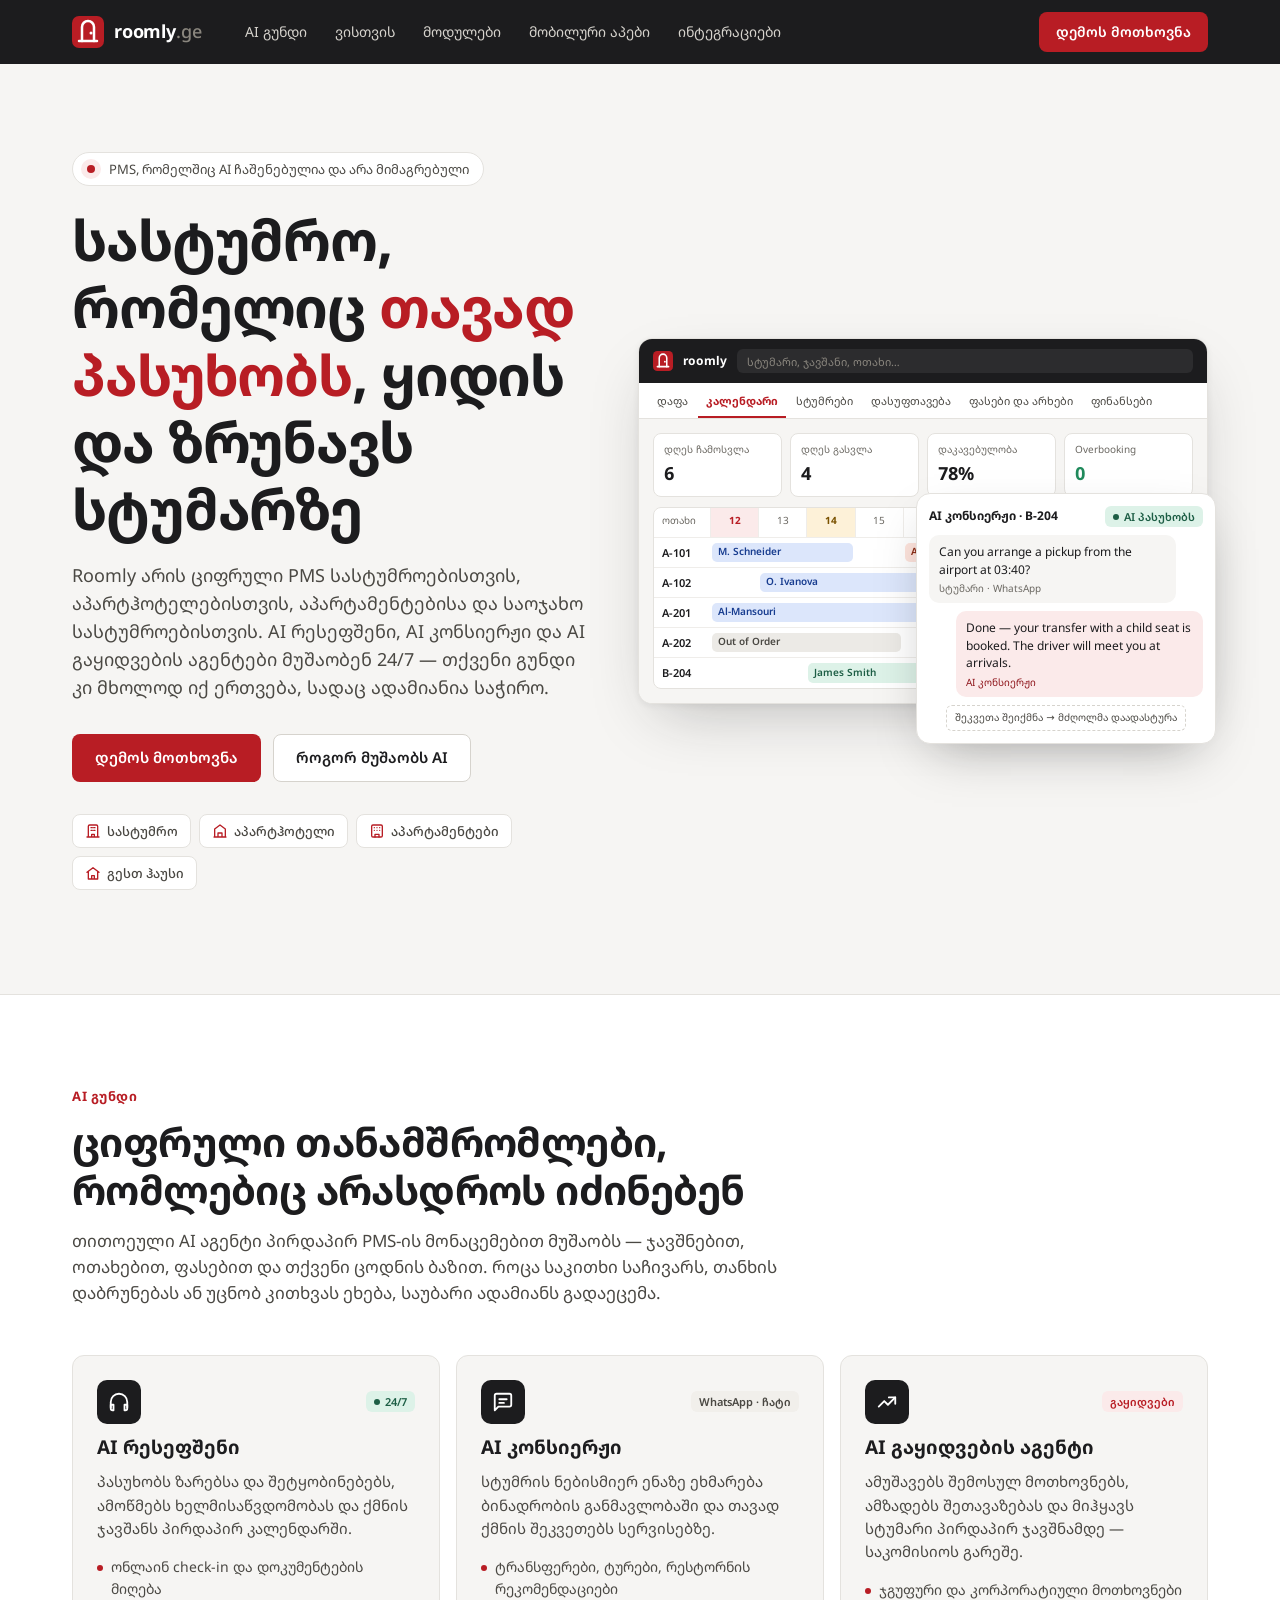
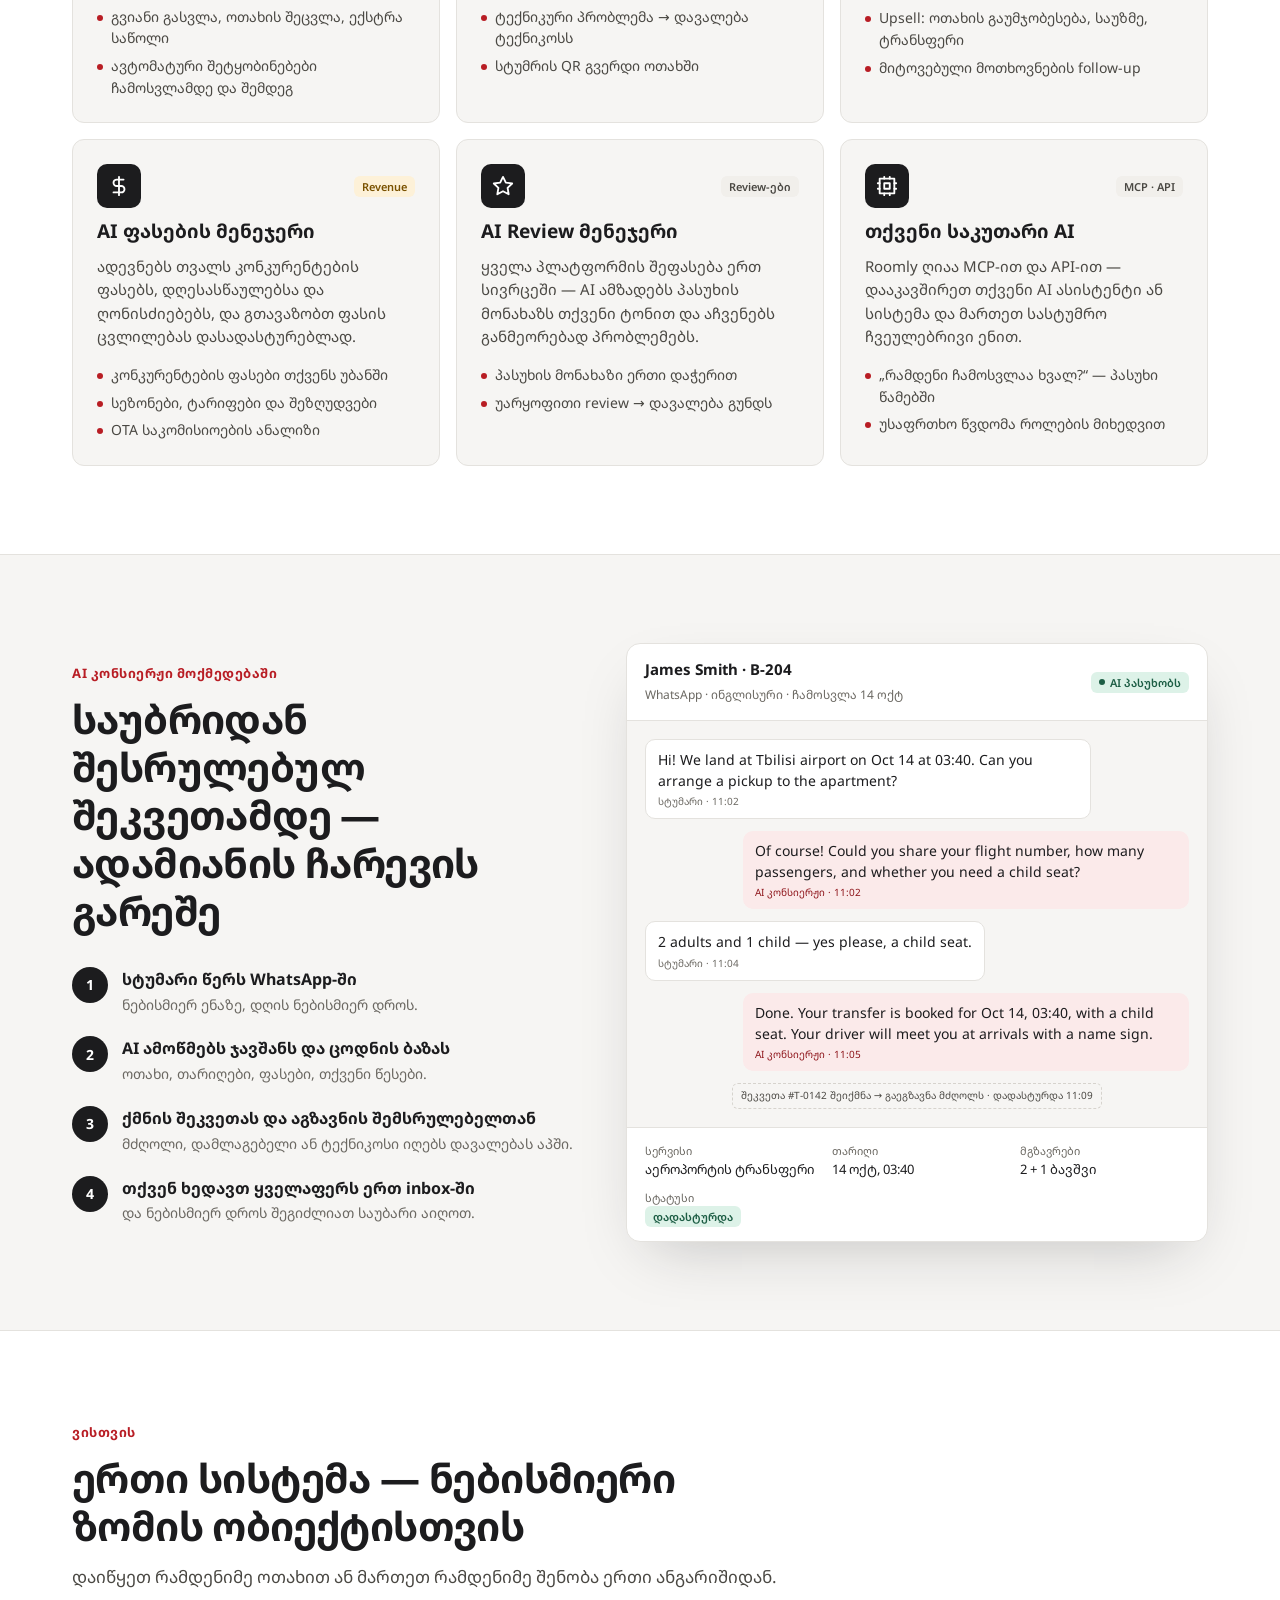
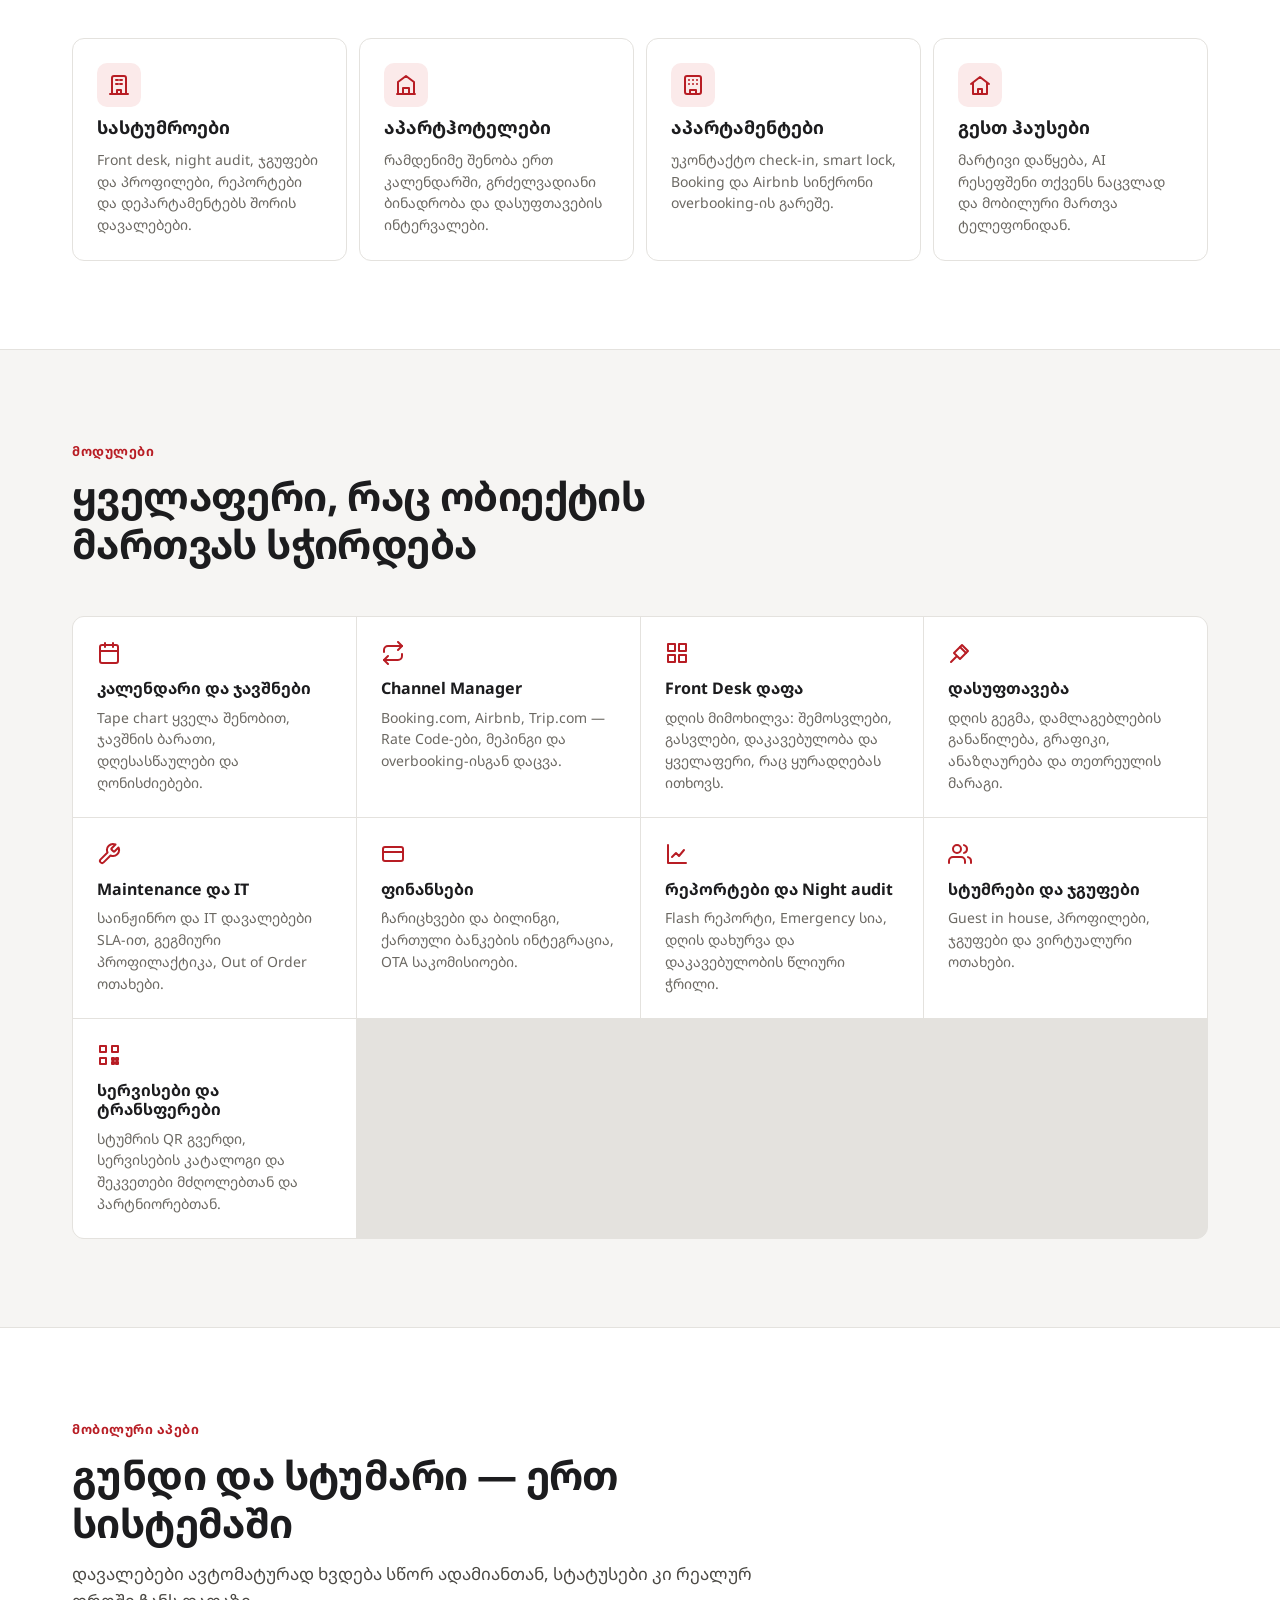
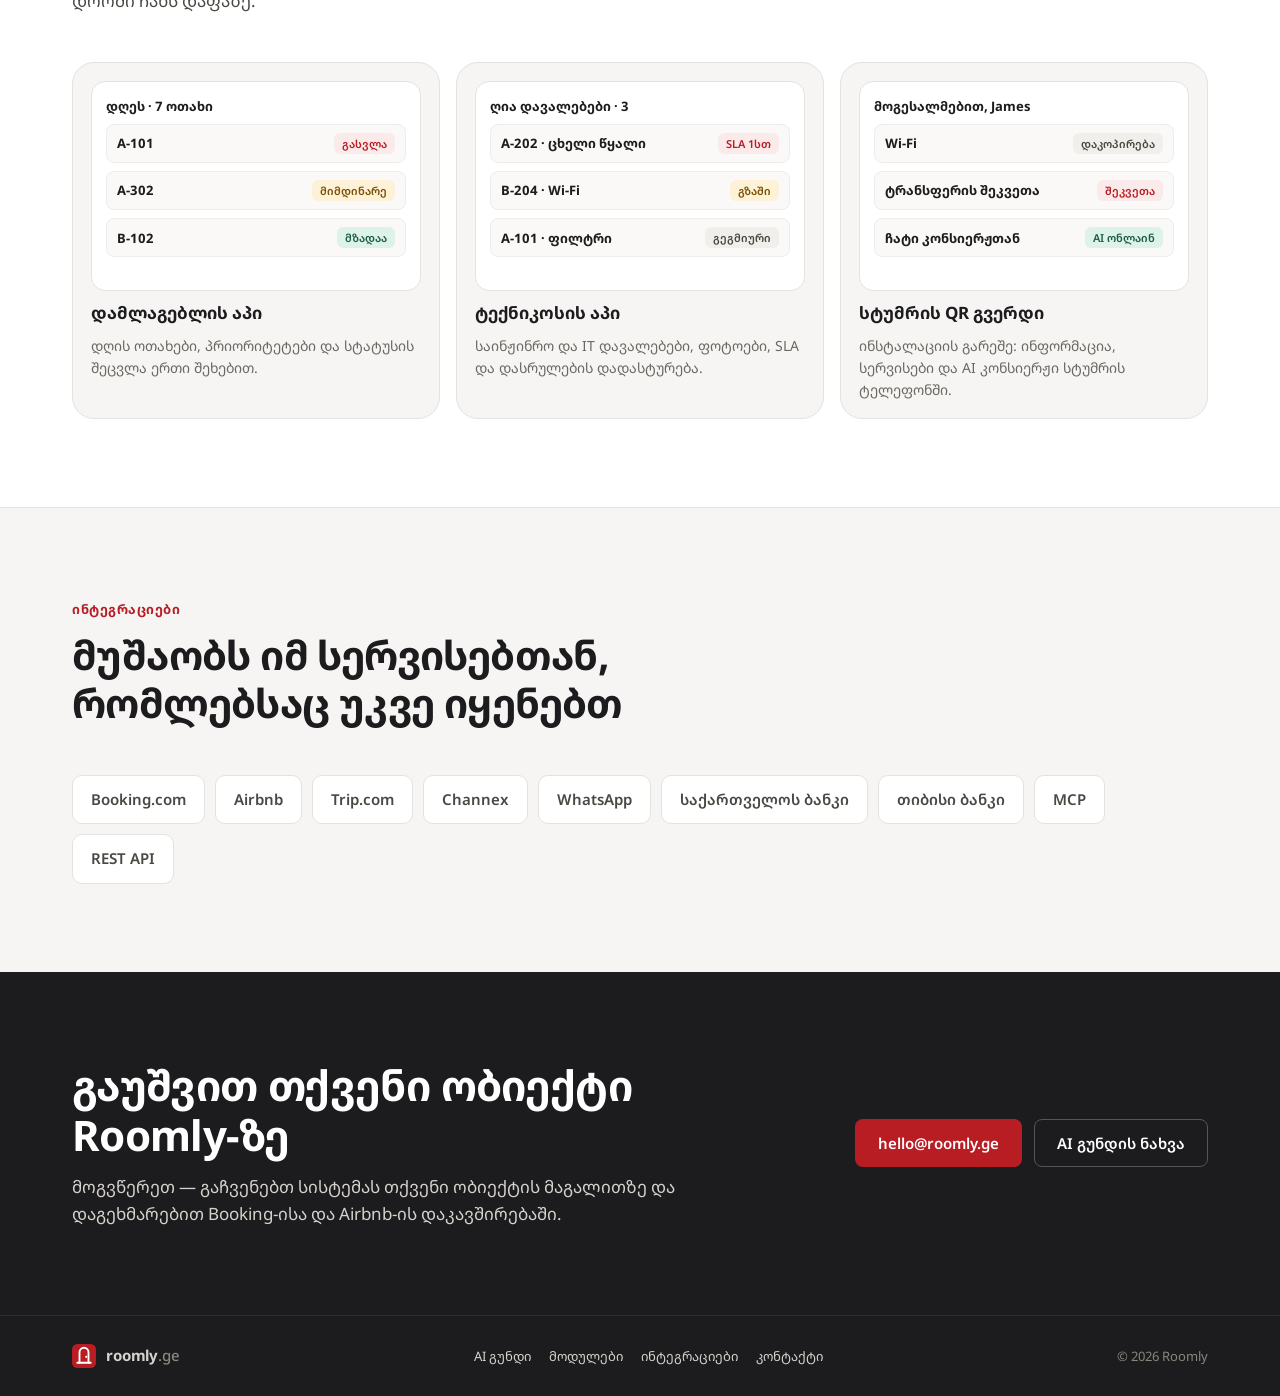
==== index.html @ 2b9fa525 "Initial roomly.ge landing page Co-Authored-By: Claude Opus 5.5 <noreply@anthropic.com>" ====
<!doctype html>
<html lang="ka">
<head>
<meta charset="utf-8">
<meta name="viewport" content="width=device-width, initial-scale=1">
<title>Roomly — AI-ზე დაფუძნებული PMS სასტუმროებისთვის</title>
<meta name="description" content="Roomly — ციფრული PMS სასტუმროებისთვის, აპარტჰოტელებისთვის, აპარტამენტებისა და საოჯახო სასტუმროებისთვის. ჩაშენებული AI რესეფშენი, AI კონსიერჟი და AI გაყიდვების აგენტები.">
<meta name="theme-color" content="#1C1C1E">
<link rel="canonical" href="https://roomly.ge/">
<link rel="icon" href="assets/logo.svg" type="image/svg+xml">
<meta property="og:type" content="website">
<meta property="og:url" content="https://roomly.ge/">
<meta property="og:title" content="Roomly — AI-ზე დაფუძნებული PMS">
<meta property="og:description" content="სასტუმროს მართვა, სადაც რესეფშენი, კონსიერჟი და გაყიდვები AI-ზე მუშაობს.">
<meta property="og:locale" content="ka_GE">
<link rel="preconnect" href="https://fonts.googleapis.com">
<link rel="preconnect" href="https://fonts.gstatic.com" crossorigin>
<link href="https://fonts.googleapis.com/css2?family=Noto+Sans+Georgian:wght@400;500;600;700&display=swap" rel="stylesheet">
<link rel="stylesheet" href="assets/styles.css">
</head>
<body>

<header class="site-header">
  <div class="container">
    <a class="brand" href="#top" aria-label="Roomly — მთავარი">
      <img class="brand-mark" src="assets/logo.svg" alt="" width="32" height="32">
      <span class="brand-name">roomly<span>.ge</span></span>
    </a>
    <nav class="nav" aria-label="მთავარი მენიუ">
      <a href="#ai">AI გუნდი</a>
      <a href="#types">ვისთვის</a>
      <a href="#modules">მოდულები</a>
      <a href="#apps">მობილური აპები</a>
      <a href="#integrations">ინტეგრაციები</a>
    </nav>
    <div class="header-cta">
      <a class="btn btn-primary btn-sm" href="#contact">დემოს მოთხოვნა</a>
    </div>
  </div>
</header>

<main id="top">

  <!-- Hero -->
  <section class="hero">
    <div class="container">
      <div>
        <span class="eyebrow"><span class="dot" aria-hidden="true"></span>PMS, რომელშიც AI ჩაშენებულია და არა მიმაგრებული</span>
        <h1>სასტუმრო, რომელიც <em>თავად პასუხობს</em>, ყიდის და ზრუნავს სტუმარზე</h1>
        <p class="lead">Roomly არის ციფრული PMS სასტუმროებისთვის, აპარტჰოტელებისთვის, აპარტამენტებისა და საოჯახო სასტუმროებისთვის. AI რესეფშენი, AI კონსიერჟი და AI გაყიდვების აგენტები მუშაობენ 24/7 — თქვენი გუნდი კი მხოლოდ იქ ერთვება, სადაც ადამიანია საჭირო.</p>
        <div class="hero-actions">
          <a class="btn btn-primary" href="#contact">დემოს მოთხოვნა</a>
          <a class="btn btn-ghost" href="#ai">როგორ მუშაობს AI</a>
        </div>
        <div class="hero-types" aria-label="ობიექტის ტიპები">
          <span class="chip"><svg viewBox="0 0 24 24" fill="none" stroke="currentColor" stroke-width="2" stroke-linecap="round" stroke-linejoin="round" aria-hidden="true"><path d="M3 21h18M5 21V5a2 2 0 0 1 2-2h10a2 2 0 0 1 2 2v16M9 7h2M13 7h2M9 11h2M13 11h2M10 21v-4h4v4"/></svg>სასტუმრო</span>
          <span class="chip"><svg viewBox="0 0 24 24" fill="none" stroke="currentColor" stroke-width="2" stroke-linecap="round" stroke-linejoin="round" aria-hidden="true"><path d="M3 21h18M4 21V9l8-6 8 6v12M9 21v-6h6v6"/></svg>აპარტჰოტელი</span>
          <span class="chip"><svg viewBox="0 0 24 24" fill="none" stroke="currentColor" stroke-width="2" stroke-linecap="round" stroke-linejoin="round" aria-hidden="true"><rect x="4" y="3" width="16" height="18" rx="2"/><path d="M9 21v-4h6v4M8 7h.01M12 7h.01M16 7h.01M8 11h.01M12 11h.01M16 11h.01"/></svg>აპარტამენტები</span>
          <span class="chip"><svg viewBox="0 0 24 24" fill="none" stroke="currentColor" stroke-width="2" stroke-linecap="round" stroke-linejoin="round" aria-hidden="true"><path d="M3 11l9-7 9 7M5 10v11h14V10M10 21v-5h4v5"/></svg>გესთ ჰაუსი</span>
        </div>
      </div>

      <div class="mock" aria-hidden="true">
        <div class="mock-window">
          <div class="mock-top">
            <img class="mark" src="assets/logo.svg" alt="">
            <b>roomly</b>
            <span class="search">სტუმარი, ჯავშანი, ოთახი…</span>
          </div>
          <div class="mock-tabs">
            <span>დაფა</span><span class="on">კალენდარი</span><span>სტუმრები</span><span>დასუფთავება</span><span>ფასები და არხები</span><span>ფინანსები</span>
          </div>
          <div class="mock-body">
            <div class="kpis">
              <div class="kpi"><small>დღეს ჩამოსვლა</small><b>6</b></div>
              <div class="kpi"><small>დღეს გასვლა</small><b>4</b></div>
              <div class="kpi"><small>დაკავებულობა</small><b>78%</b></div>
              <div class="kpi"><small>Overbooking</small><b class="ok">0</b></div>
            </div>
            <div class="tape">
              <div class="tape-row tape-head">
                <div>ოთახი</div><div class="today">12</div><div>13</div><div class="hol">14</div><div>15</div><div>16</div><div>17</div><div>18</div><div>19</div><div>20</div><div>21</div>
              </div>
              <div class="tape-row"><div class="tape-unit">A-101</div><div class="bar b" style="grid-column: 2 / 5">M. Schneider</div><div class="bar a" style="grid-column: 6 / 10">Ana K.</div><div class="bar b" style="grid-column: 10 / 12">J. Park</div></div>
              <div class="tape-row"><div class="tape-unit">A-102</div><div class="bar b" style="grid-column: 3 / 8">O. Ivanova</div><div class="bar d" style="grid-column: 9 / 12">D. Levi</div></div>
              <div class="tape-row"><div class="tape-unit">A-201</div><div class="bar b" style="grid-column: 2 / 7">Al-Mansouri</div><div class="bar a" style="grid-column: 8 / 12">T. Novak</div></div>
              <div class="tape-row"><div class="tape-unit">A-202</div><div class="bar x" style="grid-column: 2 / 6">Out of Order</div><div class="bar b" style="grid-column: 7 / 12">K. Tanaka</div></div>
              <div class="tape-row"><div class="tape-unit">B-204</div><div class="bar d" style="grid-column: 4 / 11">James Smith</div></div>
            </div>
          </div>
        </div>

        <div class="float-chat">
          <header><b>AI კონსიერჟი · B-204</b><span class="pill pill-green"><span class="live"></span>AI პასუხობს</span></header>
          <div class="msg in">Can you arrange a pickup from the airport at 03:40?<small>სტუმარი · WhatsApp</small></div>
          <div class="msg out">Done — your transfer with a child seat is booked. The driver will meet you at arrivals.<small>AI კონსიერჟი</small></div>
          <div class="sys">შეკვეთა შეიქმნა → მძღოლმა დაადასტურა</div>
        </div>
      </div>
    </div>
  </section>

  <!-- AI team -->
  <section class="block alt" id="ai">
    <div class="container">
      <div class="section-head">
        <span class="kicker">AI გუნდი</span>
        <h2>ციფრული თანამშრომლები, რომლებიც არასდროს იძინებენ</h2>
        <p>თითოეული AI აგენტი პირდაპირ PMS-ის მონაცემებით მუშაობს — ჯავშნებით, ოთახებით, ფასებით და თქვენი ცოდნის ბაზით. როცა საკითხი საჩივარს, თანხის დაბრუნებას ან უცნობ კითხვას ეხება, საუბარი ადამიანს გადაეცემა.</p>
      </div>
      <div class="agents">
        <article class="agent">
          <div class="top">
            <span class="ico"><svg viewBox="0 0 24 24" fill="none" stroke="currentColor" stroke-width="2" stroke-linecap="round" stroke-linejoin="round" aria-hidden="true"><path d="M3 18v-6a9 9 0 0 1 18 0v6"/><path d="M21 19a2 2 0 0 1-2 2h-1v-6h3zM3 19a2 2 0 0 0 2 2h1v-6H3z"/></svg></span>
            <span class="pill pill-green"><span class="live"></span>24/7</span>
          </div>
          <h3>AI რესეფშენი</h3>
          <p>პასუხობს ზარებსა და შეტყობინებებს, ამოწმებს ხელმისაწვდომობას და ქმნის ჯავშანს პირდაპირ კალენდარში.</p>
          <ul>
            <li>ონლაინ check-in და დოკუმენტების მიღება</li>
            <li>გვიანი გასვლა, ოთახის შეცვლა, ექსტრა საწოლი</li>
            <li>ავტომატური შეტყობინებები ჩამოსვლამდე და შემდეგ</li>
          </ul>
        </article>
        <article class="agent">
          <div class="top">
            <span class="ico"><svg viewBox="0 0 24 24" fill="none" stroke="currentColor" stroke-width="2" stroke-linecap="round" stroke-linejoin="round" aria-hidden="true"><path d="M21 15a2 2 0 0 1-2 2H7l-4 4V5a2 2 0 0 1 2-2h14a2 2 0 0 1 2 2z"/><path d="M8 9h8M8 13h5"/></svg></span>
            <span class="pill pill-gray">WhatsApp · ჩატი</span>
          </div>
          <h3>AI კონსიერჟი</h3>
          <p>სტუმრის ნებისმიერ ენაზე ეხმარება ბინადრობის განმავლობაში და თავად ქმნის შეკვეთებს სერვისებზე.</p>
          <ul>
            <li>ტრანსფერები, ტურები, რესტორნის რეკომენდაციები</li>
            <li>ტექნიკური პრობლემა → დავალება ტექნიკოსს</li>
            <li>სტუმრის QR გვერდი ოთახში</li>
          </ul>
        </article>
        <article class="agent">
          <div class="top">
            <span class="ico"><svg viewBox="0 0 24 24" fill="none" stroke="currentColor" stroke-width="2" stroke-linecap="round" stroke-linejoin="round" aria-hidden="true"><path d="M3 17l6-6 4 4 8-8"/><path d="M14 7h7v7"/></svg></span>
            <span class="pill pill-red">გაყიდვები</span>
          </div>
          <h3>AI გაყიდვების აგენტი</h3>
          <p>ამუშავებს შემოსულ მოთხოვნებს, ამზადებს შეთავაზებას და მიჰყავს სტუმარი პირდაპირ ჯავშნამდე — საკომისიოს გარეშე.</p>
          <ul>
            <li>ჯგუფური და კორპორატიული მოთხოვნები</li>
            <li>Upsell: ოთახის გაუმჯობესება, საუზმე, ტრანსფერი</li>
            <li>მიტოვებული მოთხოვნების follow-up</li>
          </ul>
        </article>
        <article class="agent">
          <div class="top">
            <span class="ico"><svg viewBox="0 0 24 24" fill="none" stroke="currentColor" stroke-width="2" stroke-linecap="round" stroke-linejoin="round" aria-hidden="true"><path d="M12 2v20M17 5H9.5a3.5 3.5 0 0 0 0 7h5a3.5 3.5 0 0 1 0 7H6"/></svg></span>
            <span class="pill pill-amber">Revenue</span>
          </div>
          <h3>AI ფასების მენეჯერი</h3>
          <p>ადევნებს თვალს კონკურენტების ფასებს, დღესასწაულებსა და ღონისძიებებს, და გთავაზობთ ფასის ცვლილებას დასადასტურებლად.</p>
          <ul>
            <li>კონკურენტების ფასები თქვენს უბანში</li>
            <li>სეზონები, ტარიფები და შეზღუდვები</li>
            <li>OTA საკომისიოების ანალიზი</li>
          </ul>
        </article>
        <article class="agent">
          <div class="top">
            <span class="ico"><svg viewBox="0 0 24 24" fill="none" stroke="currentColor" stroke-width="2" stroke-linecap="round" stroke-linejoin="round" aria-hidden="true"><path d="M12 2l3.09 6.26L22 9.27l-5 4.87 1.18 6.88L12 17.77l-6.18 3.25L7 14.14 2 9.27l6.91-1.01z"/></svg></span>
            <span class="pill pill-gray">Review-ები</span>
          </div>
          <h3>AI Review მენეჯერი</h3>
          <p>ყველა პლატფორმის შეფასება ერთ სივრცეში — AI ამზადებს პასუხის მონახაზს თქვენი ტონით და აჩვენებს განმეორებად პრობლემებს.</p>
          <ul>
            <li>პასუხის მონახაზი ერთი დაჭერით</li>
            <li>უარყოფითი review → დავალება გუნდს</li>
          </ul>
        </article>
        <article class="agent">
          <div class="top">
            <span class="ico"><svg viewBox="0 0 24 24" fill="none" stroke="currentColor" stroke-width="2" stroke-linecap="round" stroke-linejoin="round" aria-hidden="true"><path d="M4 4h16v16H4z"/><path d="M9 9h6v6H9zM9 2v2M15 2v2M9 20v2M15 20v2M20 9h2M20 15h2M2 9h2M2 15h2"/></svg></span>
            <span class="pill pill-gray">MCP · API</span>
          </div>
          <h3>თქვენი საკუთარი AI</h3>
          <p>Roomly ღიაა MCP-ით და API-ით — დააკავშირეთ თქვენი AI ასისტენტი ან სისტემა და მართეთ სასტუმრო ჩვეულებრივი ენით.</p>
          <ul>
            <li>„რამდენი ჩამოსვლაა ხვალ?“ — პასუხი წამებში</li>
            <li>უსაფრთხო წვდომა როლების მიხედვით</li>
          </ul>
        </article>
      </div>
    </div>
  </section>

  <!-- Concierge showcase -->
  <section class="block">
    <div class="container showcase">
      <div>
        <div class="section-head" style="margin-bottom: 0">
          <span class="kicker">AI კონსიერჟი მოქმედებაში</span>
          <h2>საუბრიდან შესრულებულ შეკვეთამდე — ადამიანის ჩარევის გარეშე</h2>
        </div>
        <ol class="steps">
          <li><div><b>სტუმარი წერს WhatsApp-ში</b><span>ნებისმიერ ენაზე, დღის ნებისმიერ დროს.</span></div></li>
          <li><div><b>AI ამოწმებს ჯავშანს და ცოდნის ბაზას</b><span>ოთახი, თარიღები, ფასები, თქვენი წესები.</span></div></li>
          <li><div><b>ქმნის შეკვეთას და აგზავნის შემსრულებელთან</b><span>მძღოლი, დამლაგებელი ან ტექნიკოსი იღებს დავალებას აპში.</span></div></li>
          <li><div><b>თქვენ ხედავთ ყველაფერს ერთ inbox-ში</b><span>და ნებისმიერ დროს შეგიძლიათ საუბარი აიღოთ.</span></div></li>
        </ol>
      </div>

      <div class="chat-demo" aria-label="AI კონსიერჟის საუბრის მაგალითი">
        <div class="head">
          <div><b>James Smith · B-204</b><small>WhatsApp · ინგლისური · ჩამოსვლა 14 ოქტ</small></div>
          <span class="pill pill-green"><span class="live"></span>AI პასუხობს</span>
        </div>
        <div class="body">
          <div class="msg in">Hi! We land at Tbilisi airport on Oct 14 at 03:40. Can you arrange a pickup to the apartment?<small>სტუმარი · 11:02</small></div>
          <div class="msg out">Of course! Could you share your flight number, how many passengers, and whether you need a child seat?<small>AI კონსიერჟი · 11:02</small></div>
          <div class="msg in">2 adults and 1 child — yes please, a child seat.<small>სტუმარი · 11:04</small></div>
          <div class="msg out">Done. Your transfer is booked for Oct 14, 03:40, with a child seat. Your driver will meet you at arrivals with a name sign.<small>AI კონსიერჟი · 11:05</small></div>
          <div class="sys">შეკვეთა #T-0142 შეიქმნა → გაეგზავნა მძღოლს · დადასტურდა 11:09</div>
        </div>
        <div class="order">
          <div><small>სერვისი</small>აეროპორტის ტრანსფერი</div>
          <div><small>თარიღი</small>14 ოქტ, 03:40</div>
          <div><small>მგზავრები</small>2 + 1 ბავშვი</div>
          <div><small>სტატუსი</small><span><span class="pill pill-green">დადასტურდა</span></span></div>
        </div>
      </div>
    </div>
  </section>

  <!-- Property types -->
  <section class="block alt" id="types">
    <div class="container">
      <div class="section-head">
        <span class="kicker">ვისთვის</span>
        <h2>ერთი სისტემა — ნებისმიერი ზომის ობიექტისთვის</h2>
        <p>დაიწყეთ რამდენიმე ოთახით ან მართეთ რამდენიმე შენობა ერთი ანგარიშიდან.</p>
      </div>
      <div class="types">
        <div class="type-card">
          <span class="ico"><svg viewBox="0 0 24 24" fill="none" stroke="currentColor" stroke-width="2" stroke-linecap="round" stroke-linejoin="round" aria-hidden="true"><path d="M3 21h18M5 21V5a2 2 0 0 1 2-2h10a2 2 0 0 1 2 2v16M9 7h2M13 7h2M9 11h2M13 11h2M10 21v-4h4v4"/></svg></span>
          <h3>სასტუმროები</h3>
          <p>Front desk, night audit, ჯგუფები და პროფილები, რეპორტები და დეპარტამენტებს შორის დავალებები.</p>
        </div>
        <div class="type-card">
          <span class="ico"><svg viewBox="0 0 24 24" fill="none" stroke="currentColor" stroke-width="2" stroke-linecap="round" stroke-linejoin="round" aria-hidden="true"><path d="M3 21h18M4 21V9l8-6 8 6v12M9 21v-6h6v6"/></svg></span>
          <h3>აპარტჰოტელები</h3>
          <p>რამდენიმე შენობა ერთ კალენდარში, გრძელვადიანი ბინადრობა და დასუფთავების ინტერვალები.</p>
        </div>
        <div class="type-card">
          <span class="ico"><svg viewBox="0 0 24 24" fill="none" stroke="currentColor" stroke-width="2" stroke-linecap="round" stroke-linejoin="round" aria-hidden="true"><rect x="4" y="3" width="16" height="18" rx="2"/><path d="M9 21v-4h6v4M8 7h.01M12 7h.01M16 7h.01M8 11h.01M12 11h.01M16 11h.01"/></svg></span>
          <h3>აპარტამენტები</h3>
          <p>უკონტაქტო check-in, smart lock, Booking და Airbnb სინქრონი overbooking-ის გარეშე.</p>
        </div>
        <div class="type-card">
          <span class="ico"><svg viewBox="0 0 24 24" fill="none" stroke="currentColor" stroke-width="2" stroke-linecap="round" stroke-linejoin="round" aria-hidden="true"><path d="M3 11l9-7 9 7M5 10v11h14V10M10 21v-5h4v5"/></svg></span>
          <h3>გესთ ჰაუსები</h3>
          <p>მარტივი დაწყება, AI რესეფშენი თქვენს ნაცვლად და მობილური მართვა ტელეფონიდან.</p>
        </div>
      </div>
    </div>
  </section>

  <!-- Modules -->
  <section class="block" id="modules">
    <div class="container">
      <div class="section-head">
        <span class="kicker">მოდულები</span>
        <h2>ყველაფერი, რაც ობიექტის მართვას სჭირდება</h2>
      </div>
      <div class="modules">
        <div class="module">
          <svg viewBox="0 0 24 24" fill="none" stroke="currentColor" stroke-width="2" stroke-linecap="round" stroke-linejoin="round" aria-hidden="true"><rect x="3" y="4" width="18" height="18" rx="2"/><path d="M16 2v4M8 2v4M3 10h18"/></svg>
          <h3>კალენდარი და ჯავშნები</h3>
          <p>Tape chart ყველა შენობით, ჯავშნის ბარათი, დღესასწაულები და ღონისძიებები.</p>
        </div>
        <div class="module">
          <svg viewBox="0 0 24 24" fill="none" stroke="currentColor" stroke-width="2" stroke-linecap="round" stroke-linejoin="round" aria-hidden="true"><path d="M17 1l4 4-4 4"/><path d="M3 11V9a4 4 0 0 1 4-4h14M7 23l-4-4 4-4"/><path d="M21 13v2a4 4 0 0 1-4 4H3"/></svg>
          <h3>Channel Manager</h3>
          <p>Booking.com, Airbnb, Trip.com — Rate Code-ები, მეპინგი და overbooking-ისგან დაცვა.</p>
        </div>
        <div class="module">
          <svg viewBox="0 0 24 24" fill="none" stroke="currentColor" stroke-width="2" stroke-linecap="round" stroke-linejoin="round" aria-hidden="true"><path d="M3 3h7v7H3zM14 3h7v7h-7zM14 14h7v7h-7zM3 14h7v7H3z"/></svg>
          <h3>Front Desk დაფა</h3>
          <p>დღის მიმოხილვა: შემოსვლები, გასვლები, დაკავებულობა და ყველაფერი, რაც ყურადღებას ითხოვს.</p>
        </div>
        <div class="module">
          <svg viewBox="0 0 24 24" fill="none" stroke="currentColor" stroke-width="2" stroke-linecap="round" stroke-linejoin="round" aria-hidden="true"><path d="M3 21l6-6M14 4l6 6-8 8-6-6z"/><path d="M12 6l6 6"/></svg>
          <h3>დასუფთავება</h3>
          <p>დღის გეგმა, დამლაგებლების განაწილება, გრაფიკი, ანაზღაურება და თეთრეულის მარაგი.</p>
        </div>
        <div class="module">
          <svg viewBox="0 0 24 24" fill="none" stroke="currentColor" stroke-width="2" stroke-linecap="round" stroke-linejoin="round" aria-hidden="true"><path d="M14.7 6.3a1 1 0 0 0 0 1.4l1.6 1.6a1 1 0 0 0 1.4 0l3.77-3.77a6 6 0 0 1-7.94 7.94l-6.91 6.91a2.12 2.12 0 0 1-3-3l6.91-6.91a6 6 0 0 1 7.94-7.94z"/></svg>
          <h3>Maintenance და IT</h3>
          <p>საინჟინრო და IT დავალებები SLA-ით, გეგმიური პროფილაქტიკა, Out of Order ოთახები.</p>
        </div>
        <div class="module">
          <svg viewBox="0 0 24 24" fill="none" stroke="currentColor" stroke-width="2" stroke-linecap="round" stroke-linejoin="round" aria-hidden="true"><rect x="2" y="5" width="20" height="14" rx="2"/><path d="M2 10h20"/></svg>
          <h3>ფინანსები</h3>
          <p>ჩარიცხვები და ბილინგი, ქართული ბანკების ინტეგრაცია, OTA საკომისიოები.</p>
        </div>
        <div class="module">
          <svg viewBox="0 0 24 24" fill="none" stroke="currentColor" stroke-width="2" stroke-linecap="round" stroke-linejoin="round" aria-hidden="true"><path d="M3 3v18h18"/><path d="M7 15l4-4 3 3 5-6"/></svg>
          <h3>რეპორტები და Night audit</h3>
          <p>Flash რეპორტი, Emergency სია, დღის დახურვა და დაკავებულობის წლიური ჭრილი.</p>
        </div>
        <div class="module">
          <svg viewBox="0 0 24 24" fill="none" stroke="currentColor" stroke-width="2" stroke-linecap="round" stroke-linejoin="round" aria-hidden="true"><path d="M17 21v-2a4 4 0 0 0-4-4H5a4 4 0 0 0-4 4v2"/><circle cx="9" cy="7" r="4"/><path d="M23 21v-2a4 4 0 0 0-3-3.87M16 3.13a4 4 0 0 1 0 7.75"/></svg>
          <h3>სტუმრები და ჯგუფები</h3>
          <p>Guest in house, პროფილები, ჯგუფები და ვირტუალური ოთახები.</p>
        </div>
        <div class="module">
          <svg viewBox="0 0 24 24" fill="none" stroke="currentColor" stroke-width="2" stroke-linecap="round" stroke-linejoin="round" aria-hidden="true"><path d="M3 3h6v6H3zM15 3h6v6h-6zM3 15h6v6H3z"/><path d="M15 15h2v2h-2zM19 19h2v2h-2zM15 19h2v2h-2zM19 15h2v2h-2z"/></svg>
          <h3>სერვისები და ტრანსფერები</h3>
          <p>სტუმრის QR გვერდი, სერვისების კატალოგი და შეკვეთები მძღოლებთან და პარტნიორებთან.</p>
        </div>
      </div>
    </div>
  </section>

  <!-- Mobile apps -->
  <section class="block alt" id="apps">
    <div class="container">
      <div class="section-head">
        <span class="kicker">მობილური აპები</span>
        <h2>გუნდი და სტუმარი — ერთ სისტემაში</h2>
        <p>დავალებები ავტომატურად ხვდება სწორ ადამიანთან, სტატუსები კი რეალურ დროში ჩანს დაფაზე.</p>
      </div>
      <div class="apps">
        <div class="phone">
          <div class="scr" aria-hidden="true">
            <b>დღეს · 7 ოთახი</b>
            <div class="row"><b>A-101</b><span class="pill pill-red">გასვლა</span></div>
            <div class="row"><b>A-302</b><span class="pill pill-amber">მიმდინარე</span></div>
            <div class="row"><b>B-102</b><span class="pill pill-green">მზადაა</span></div>
          </div>
          <h3>დამლაგებლის აპი</h3>
          <p>დღის ოთახები, პრიორიტეტები და სტატუსის შეცვლა ერთი შეხებით.</p>
        </div>
        <div class="phone">
          <div class="scr" aria-hidden="true">
            <b>ღია დავალებები · 3</b>
            <div class="row"><b>A-202 · ცხელი წყალი</b><span class="pill pill-red">SLA 1სთ</span></div>
            <div class="row"><b>B-204 · Wi-Fi</b><span class="pill pill-amber">გზაში</span></div>
            <div class="row"><b>A-101 · ფილტრი</b><span class="pill pill-gray">გეგმიური</span></div>
          </div>
          <h3>ტექნიკოსის აპი</h3>
          <p>საინჟინრო და IT დავალებები, ფოტოები, SLA და დასრულების დადასტურება.</p>
        </div>
        <div class="phone">
          <div class="scr" aria-hidden="true">
            <b>მოგესალმებით, James</b>
            <div class="row"><b>Wi-Fi</b><span class="pill pill-gray">დაკოპირება</span></div>
            <div class="row"><b>ტრანსფერის შეკვეთა</b><span class="pill pill-red">შეკვეთა</span></div>
            <div class="row"><b>ჩატი კონსიერჟთან</b><span class="pill pill-green">AI ონლაინ</span></div>
          </div>
          <h3>სტუმრის QR გვერდი</h3>
          <p>ინსტალაციის გარეშე: ინფორმაცია, სერვისები და AI კონსიერჟი სტუმრის ტელეფონში.</p>
        </div>
      </div>
    </div>
  </section>

  <!-- Integrations -->
  <section class="block" id="integrations">
    <div class="container">
      <div class="section-head">
        <span class="kicker">ინტეგრაციები</span>
        <h2>მუშაობს იმ სერვისებთან, რომლებსაც უკვე იყენებთ</h2>
      </div>
      <div class="integrations">
        <span>Booking.com</span>
        <span>Airbnb</span>
        <span>Trip.com</span>
        <span>Channex</span>
        <span>WhatsApp</span>
        <span>საქართველოს ბანკი</span>
        <span>თიბისი ბანკი</span>
        <span>MCP</span>
        <span>REST API</span>
      </div>
    </div>
  </section>

  <!-- CTA -->
  <section class="cta" id="contact">
    <div class="container">
      <div>
        <h2>გაუშვით თქვენი ობიექტი Roomly-ზე</h2>
        <p>მოგვწერეთ — გაჩვენებთ სისტემას თქვენი ობიექტის მაგალითზე და დაგეხმარებით Booking-ისა და Airbnb-ის დაკავშირებაში.</p>
      </div>
      <div class="cta-actions">
        <a class="btn btn-primary" href="mailto:hello@roomly.ge?subject=Roomly%20%E2%80%94%20%E1%83%93%E1%83%94%E1%83%9B%E1%83%9D">hello@roomly.ge</a>
        <a class="btn btn-dark" href="#ai">AI გუნდის ნახვა</a>
      </div>
    </div>
  </section>

</main>

<footer class="site-footer">
  <div class="container">
    <a class="brand" href="#top"><img class="brand-mark" src="assets/logo.svg" alt="" width="24" height="24" style="width:24px;height:24px"><span class="brand-name" style="font-size:15px">roomly<span>.ge</span></span></a>
    <div class="links">
      <a href="#ai">AI გუნდი</a>
      <a href="#modules">მოდულები</a>
      <a href="#integrations">ინტეგრაციები</a>
      <a href="mailto:hello@roomly.ge">კონტაქტი</a>
    </div>
    <span>© <span id="y">2026</span> Roomly</span>
  </div>
</footer>

<script>document.getElementById('y').textContent = new Date().getFullYear();</script>
</body>
</html>
---- assets/styles.css ----
:root {
  --red: #B81D24;
  --red-dark: #8E151B;
  --red-soft: #FBEAEA;
  --ink: #1C1C1E;
  --ink-2: #2C2C2E;
  --ink-3: #3A3A3C;
  --text: #1C1C1E;
  --text-2: #4A4843;
  --muted: #6B6862;
  --ground: #F6F5F3;
  --ground-2: #FAF9F7;
  --card: #FFFFFF;
  --line: #E4E2DE;
  --line-2: #EFEDEA;
  --border: #D6D3CD;
  --green: #1F8A5B;
  --green-ink: #1D5E45;
  --green-soft: #DDF2E8;
  --amber-soft: #FDF1D8;
  --amber-line: #E8C77A;
  --amber-ink: #7A5200;
  --blue-soft: #DCE6FB;
  --blue-ink: #173C8F;
  --rose-soft: #FDE3DC;
  --rose-ink: #8A2A14;
  --radius: 12px;
  --radius-sm: 8px;
  --max: 1200px;
  --font: 'Noto Sans Georgian', system-ui, -apple-system, 'Segoe UI', sans-serif;
}

*, *::before, *::after { box-sizing: border-box; }
html { scroll-behavior: smooth; -webkit-text-size-adjust: 100%; }
body {
  margin: 0;
  font-family: var(--font);
  color: var(--text);
  background: var(--ground);
  line-height: 1.55;
  font-size: 16px;
}
img, svg { display: block; max-width: 100%; }
a { color: var(--red); }
a:hover { color: var(--red-dark); }
h1, h2, h3 { margin: 0; line-height: 1.2; }
p { margin: 0; }

.container { width: 100%; max-width: var(--max); margin: 0 auto; padding: 0 16px; }
@media (min-width: 720px) { .container { padding: 0 32px; } }

.sr-only { position: absolute; width: 1px; height: 1px; overflow: hidden; clip: rect(0 0 0 0); white-space: nowrap; }

/* Buttons */
.btn {
  display: inline-flex; align-items: center; justify-content: center; gap: 8px;
  height: 48px; padding: 0 22px; border-radius: var(--radius-sm);
  font: inherit; font-size: 15px; font-weight: 600; text-decoration: none;
  border: 1px solid transparent; cursor: pointer; transition: background .15s, border-color .15s, color .15s;
  white-space: nowrap;
}
.btn-primary { background: var(--red); color: #fff; }
.btn-primary:hover { background: var(--red-dark); color: #fff; }
.btn-ghost { background: var(--card); color: var(--text); border-color: var(--border); }
.btn-ghost:hover { border-color: var(--text-2); color: var(--text); }
.btn-dark { background: transparent; color: #fff; border-color: #55555A; }
.btn-dark:hover { border-color: #fff; color: #fff; }
.btn-sm { height: 40px; padding: 0 16px; font-size: 14px; }

/* Header */
.site-header {
  position: sticky; top: 0; z-index: 50;
  background: var(--ink); color: #fff;
}
.site-header .container { display: flex; align-items: center; gap: 24px; min-height: 64px; }
.brand { display: flex; align-items: center; gap: 10px; color: #fff; text-decoration: none; }
.brand:hover { color: #fff; }
.brand-mark { width: 32px; height: 32px; flex: none; }
.brand-name { font-weight: 700; font-size: 18px; letter-spacing: -.01em; }
.brand-name span { color: #8A867E; font-weight: 500; }
.nav { display: none; gap: 4px; margin-left: 8px; }
.nav a { color: #D6D3CD; text-decoration: none; font-size: 14px; padding: 8px 12px; border-radius: 8px; }
.nav a:hover { color: #fff; background: var(--ink-2); }
.header-cta { margin-left: auto; display: flex; gap: 8px; }
@media (min-width: 960px) { .nav { display: flex; } }

/* Hero */
.hero { padding: 56px 0 72px; overflow: hidden; }
.hero .container { display: grid; gap: 48px; align-items: center; }
@media (min-width: 1040px) { .hero .container { grid-template-columns: 1fr 1.1fr; } .hero { padding: 88px 0 104px; } }
.eyebrow {
  display: inline-flex; align-items: center; gap: 8px;
  background: var(--card); border: 1px solid var(--line); border-radius: 999px;
  padding: 6px 14px 6px 8px; font-size: 13px; color: var(--text-2);
}
.eyebrow .dot { width: 20px; height: 20px; border-radius: 50%; background: var(--red-soft); display: grid; place-items: center; }
.eyebrow .dot::after { content: ''; width: 8px; height: 8px; border-radius: 50%; background: var(--red); }
.hero h1 { font-size: clamp(34px, 5.2vw, 56px); font-weight: 700; letter-spacing: -.02em; margin: 20px 0 20px; }
.hero h1 em { font-style: normal; color: var(--red); }
.hero .lead { font-size: 18px; color: var(--text-2); max-width: 560px; }
.hero-actions { display: flex; flex-wrap: wrap; gap: 12px; margin-top: 32px; }
.hero-types { display: flex; flex-wrap: wrap; gap: 8px; margin-top: 32px; }
.chip {
  display: inline-flex; align-items: center; gap: 6px; font-size: 13px; font-weight: 500;
  background: var(--card); border: 1px solid var(--line); border-radius: 8px; padding: 6px 12px; color: var(--text-2);
}
.chip svg { width: 16px; height: 16px; color: var(--red); }

/* Product mock */
.mock { position: relative; }
.mock-window {
  background: var(--card); border: 1px solid var(--line); border-radius: 14px;
  box-shadow: 0 24px 60px -20px rgba(28,28,30,.28), 0 2px 6px rgba(28,28,30,.06);
  overflow: hidden;
}
.mock-top { background: var(--ink); color: #fff; display: flex; align-items: center; gap: 10px; padding: 10px 14px; font-size: 12px; }
.mock-top .mark { width: 20px; height: 20px; }
.mock-top .search { flex: 1; background: var(--ink-2); border-radius: 6px; height: 24px; color: #8A867E; display: flex; align-items: center; padding: 0 10px; font-size: 11px; min-width: 0; overflow: hidden; white-space: nowrap; }
.mock-tabs { display: flex; gap: 2px; padding: 0 10px; border-bottom: 1px solid var(--line); font-size: 11px; overflow: hidden; white-space: nowrap; }
.mock-tabs span { padding: 9px 8px 7px; color: var(--text-2); border-bottom: 2px solid transparent; }
.mock-tabs .on { color: var(--red); font-weight: 700; border-color: var(--red); }
.mock-body { padding: 14px; display: flex; flex-direction: column; gap: 10px; background: var(--ground); }
.kpis { display: grid; grid-template-columns: repeat(4, minmax(0, 1fr)); gap: 8px; }
.kpi { background: var(--card); border: 1px solid var(--line); border-radius: 8px; padding: 8px 10px; display: flex; flex-direction: column; gap: 2px; min-width: 0; }
.kpi small { font-size: 10px; color: var(--muted); white-space: nowrap; overflow: hidden; text-overflow: ellipsis; }
.kpi b { font-size: 18px; }
.kpi .ok { color: var(--green); }
.tape { background: var(--card); border: 1px solid var(--line); border-radius: 8px; overflow: hidden; font-size: 10px; }
.tape-row { display: grid; grid-template-columns: 56px repeat(10, minmax(0, 1fr)); border-bottom: 1px solid var(--line-2); min-height: 30px; }
.tape-row:last-child { border-bottom: 0; }
.tape-head { color: var(--muted); }
.tape-head > div { padding: 5px 0; text-align: center; border-left: 1px solid var(--line-2); }
.tape-head > div:first-child { border-left: 0; text-align: left; padding-left: 8px; }
.tape-head .today { background: var(--red-soft); color: var(--red); font-weight: 700; }
.tape-head .hol { background: var(--amber-soft); color: var(--amber-ink); font-weight: 700; }
.tape-unit { grid-row: 1; grid-column: 1; padding: 0 8px; display: flex; align-items: center; font-weight: 600; font-size: 11px; }
.bar { grid-row: 1; margin: 5px 2px; border-radius: 5px; padding: 0 6px; font-weight: 600; display: flex; align-items: center; white-space: nowrap; overflow: hidden; font-size: 10px; }
.bar.b { background: var(--blue-soft); color: var(--blue-ink); }
.bar.a { background: var(--rose-soft); color: var(--rose-ink); }
.bar.d { background: var(--green-soft); color: var(--green-ink); }
.bar.x { background: #ECEAE6; color: var(--text-2); }

.float-chat {
  position: absolute; right: -8px; bottom: -40px; width: min(300px, 78%);
  background: var(--card); border: 1px solid var(--line); border-radius: 14px;
  box-shadow: 0 20px 50px -18px rgba(28,28,30,.35);
  padding: 12px; display: flex; flex-direction: column; gap: 8px; font-size: 12px;
}
.float-chat header { display: flex; align-items: center; justify-content: space-between; gap: 8px; }
.float-chat header b { font-size: 12px; }
.pill { display: inline-flex; align-items: center; gap: 5px; border-radius: 6px; padding: 2px 8px; font-size: 11px; font-weight: 600; white-space: nowrap; }
.pill-green { background: var(--green-soft); color: var(--green-ink); }
.pill-red { background: var(--red-soft); color: var(--red); }
.pill-amber { background: var(--amber-soft); color: var(--amber-ink); }
.pill-gray { background: #F1EFEB; color: var(--text-2); }
.pill .live { width: 6px; height: 6px; border-radius: 50%; background: currentColor; }
.msg { border-radius: 10px; padding: 8px 10px; line-height: 1.45; max-width: 90%; }
.msg.in { background: var(--ground); align-self: flex-start; }
.msg.out { background: var(--red-soft); align-self: flex-end; }
.msg small { display: block; font-size: 10px; color: var(--muted); margin-top: 3px; }
.msg.out small { color: var(--red-dark); }
.sys { align-self: center; border: 1px dashed var(--border); border-radius: 6px; padding: 4px 8px; font-size: 10px; color: var(--text-2); text-align: center; }
@media (max-width: 560px) {
  .float-chat { position: relative; right: auto; bottom: auto; width: 100%; margin-top: 12px; }
  .kpis { grid-template-columns: repeat(2, minmax(0, 1fr)); }
}

/* Sections */
section.block { padding: 88px 0; }
section.block.alt { background: var(--card); border-top: 1px solid var(--line); border-bottom: 1px solid var(--line); }
.section-head { max-width: 720px; margin-bottom: 48px; }
.section-head .kicker { font-size: 13px; font-weight: 700; color: var(--red); letter-spacing: .04em; text-transform: uppercase; }
.section-head h2 { font-size: clamp(28px, 3.6vw, 40px); font-weight: 700; letter-spacing: -.015em; margin-top: 10px; }
.section-head p { color: var(--text-2); font-size: 17px; margin-top: 14px; }

/* Property types */
.types { display: grid; gap: 12px; grid-template-columns: repeat(auto-fit, minmax(240px, 1fr)); }
.type-card { background: var(--card); border: 1px solid var(--line); border-radius: var(--radius); padding: 24px; display: flex; flex-direction: column; gap: 10px; }
.type-card .ico { width: 44px; height: 44px; border-radius: 10px; background: var(--red-soft); color: var(--red); display: grid; place-items: center; }
.type-card .ico svg { width: 24px; height: 24px; }
.type-card h3 { font-size: 18px; }
.type-card p { color: var(--muted); font-size: 14px; }

/* AI agents */
.agents { display: grid; gap: 16px; grid-template-columns: repeat(auto-fit, minmax(280px, 1fr)); }
.agent { position: relative; background: var(--ground); border: 1px solid var(--line); border-radius: var(--radius); padding: 24px; display: flex; flex-direction: column; gap: 12px; }
.agent .top { display: flex; align-items: center; justify-content: space-between; gap: 12px; }
.agent .ico { width: 44px; height: 44px; border-radius: 10px; background: var(--ink); color: #fff; display: grid; place-items: center; }
.agent .ico svg { width: 22px; height: 22px; }
.agent h3 { font-size: 19px; }
.agent p { color: var(--text-2); font-size: 15px; }
.agent ul { margin: 4px 0 0; padding: 0; list-style: none; display: flex; flex-direction: column; gap: 6px; font-size: 14px; color: var(--text-2); }
.agent li { display: flex; gap: 8px; }
.agent li::before { content: ''; flex: none; width: 6px; height: 6px; border-radius: 50%; background: var(--red); margin-top: 9px; }

/* Concierge showcase */
.showcase { display: grid; gap: 48px; align-items: center; }
@media (min-width: 1000px) { .showcase { grid-template-columns: 1fr 1.15fr; } }
.steps { list-style: none; margin: 32px 0 0; padding: 0; display: flex; flex-direction: column; gap: 20px; counter-reset: s; }
.steps li { display: grid; grid-template-columns: 36px 1fr; gap: 14px; counter-increment: s; }
.steps li::before { content: counter(s); width: 36px; height: 36px; border-radius: 50%; background: var(--ink); color: #fff; display: grid; place-items: center; font-weight: 700; font-size: 14px; }
.steps b { display: block; font-size: 16px; }
.steps span { color: var(--muted); font-size: 14px; }
.chat-demo { background: var(--card); border: 1px solid var(--line); border-radius: 14px; overflow: hidden; box-shadow: 0 24px 60px -24px rgba(28,28,30,.25); }
.chat-demo .head { display: flex; flex-wrap: wrap; justify-content: space-between; align-items: center; gap: 10px; padding: 14px 18px; border-bottom: 1px solid var(--line); }
.chat-demo .head b { display: block; font-size: 15px; }
.chat-demo .head small { color: var(--muted); font-size: 12px; }
.chat-demo .body { background: var(--ground); padding: 18px; display: flex; flex-direction: column; gap: 12px; font-size: 14px; }
.chat-demo .msg { max-width: 82%; padding: 10px 12px; }
.chat-demo .msg.in { background: var(--card); border: 1px solid var(--line); }
.chat-demo .order { border-top: 1px solid var(--line); padding: 14px 18px; display: grid; grid-template-columns: repeat(auto-fit, minmax(130px, 1fr)); gap: 10px 18px; font-size: 13px; }
.chat-demo .order div { display: flex; flex-direction: column; }
.chat-demo .order small { color: var(--muted); font-size: 11px; }

/* Modules */
.modules { display: grid; gap: 1px; background: var(--line); border: 1px solid var(--line); border-radius: var(--radius); overflow: hidden; grid-template-columns: repeat(auto-fit, minmax(260px, 1fr)); }
.module { background: var(--card); padding: 24px; display: flex; flex-direction: column; gap: 8px; }
.module svg { width: 24px; height: 24px; color: var(--red); margin-bottom: 6px; }
.module h3 { font-size: 16px; }
.module p { color: var(--muted); font-size: 14px; }

/* Integrations */
.integrations { display: flex; flex-wrap: wrap; gap: 10px; }
.integrations span { background: var(--card); border: 1px solid var(--line); border-radius: 10px; padding: 12px 18px; font-weight: 600; font-size: 15px; color: var(--text-2); }

/* Mobile apps */
.apps { display: grid; gap: 16px; grid-template-columns: repeat(auto-fit, minmax(260px, 1fr)); }
.phone { background: var(--ground); border: 1px solid var(--line); border-radius: 22px; padding: 18px; display: flex; flex-direction: column; gap: 12px; }
.phone .scr { background: var(--card); border: 1px solid var(--line); border-radius: 14px; padding: 14px; display: flex; flex-direction: column; gap: 8px; font-size: 13px; min-height: 210px; }
.phone .row { display: flex; justify-content: space-between; align-items: center; gap: 8px; padding: 8px 10px; border-radius: 8px; background: var(--ground-2); border: 1px solid var(--line-2); }
.phone .row b { font-size: 13px; }
.phone h3 { font-size: 17px; }
.phone p { color: var(--muted); font-size: 14px; }

/* CTA */
.cta { background: var(--ink); color: #fff; padding: 88px 0; }
.cta .container { display: grid; gap: 32px; align-items: center; }
@media (min-width: 900px) { .cta .container { grid-template-columns: 1.4fr 1fr; } }
.cta h2 { font-size: clamp(28px, 3.6vw, 42px); letter-spacing: -.015em; }
.cta p { color: #D6D3CD; margin-top: 14px; font-size: 17px; }
.cta-actions { display: flex; flex-wrap: wrap; gap: 12px; }
@media (min-width: 900px) { .cta-actions { justify-content: flex-end; } }

/* Footer */
.site-footer { background: var(--ink); color: #8A867E; border-top: 1px solid var(--ink-2); padding: 28px 0; font-size: 13px; }
.site-footer .container { display: flex; flex-wrap: wrap; gap: 16px; justify-content: space-between; align-items: center; }
.site-footer a { color: #D6D3CD; text-decoration: none; }
.site-footer a:hover { color: #fff; }
.site-footer .links { display: flex; flex-wrap: wrap; gap: 18px; }

:focus-visible { outline: 3px solid var(--red); outline-offset: 2px; }
@media (prefers-reduced-motion: reduce) { html { scroll-behavior: auto; } * { transition: none !important; } }
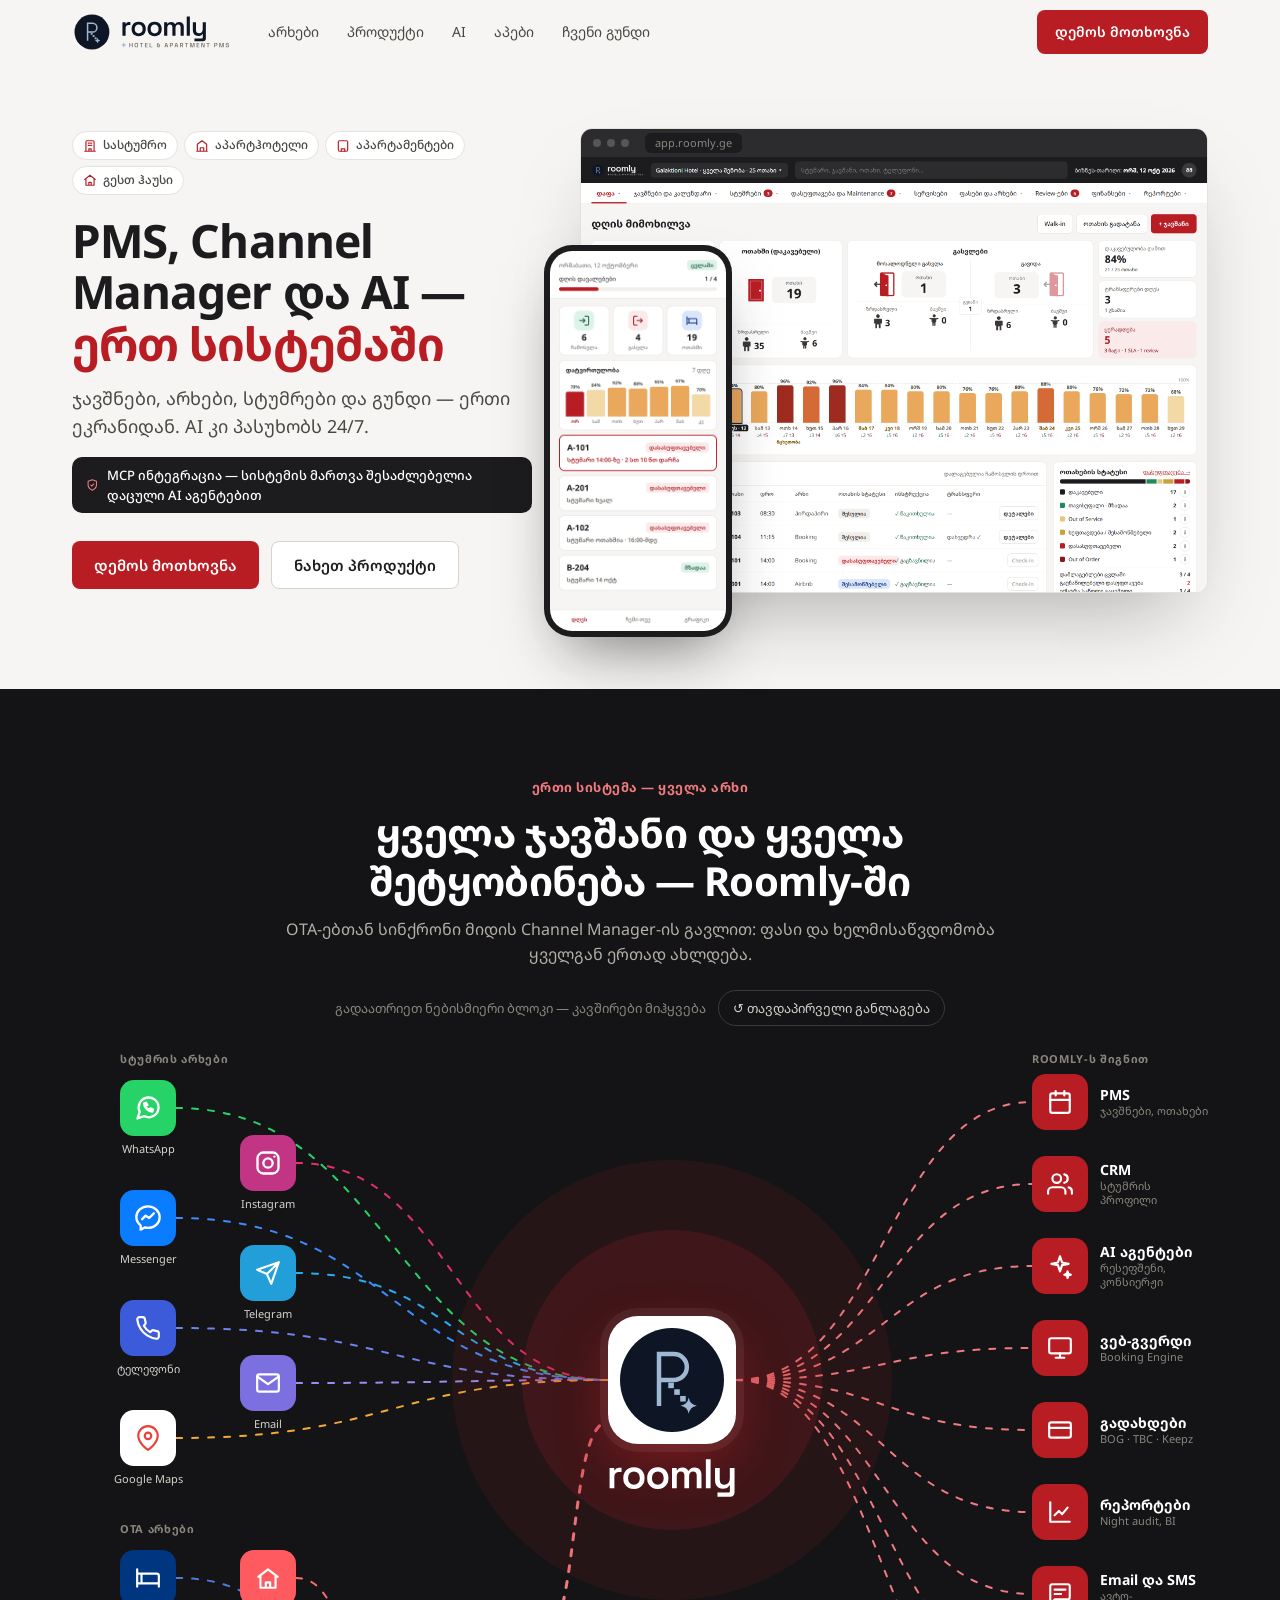
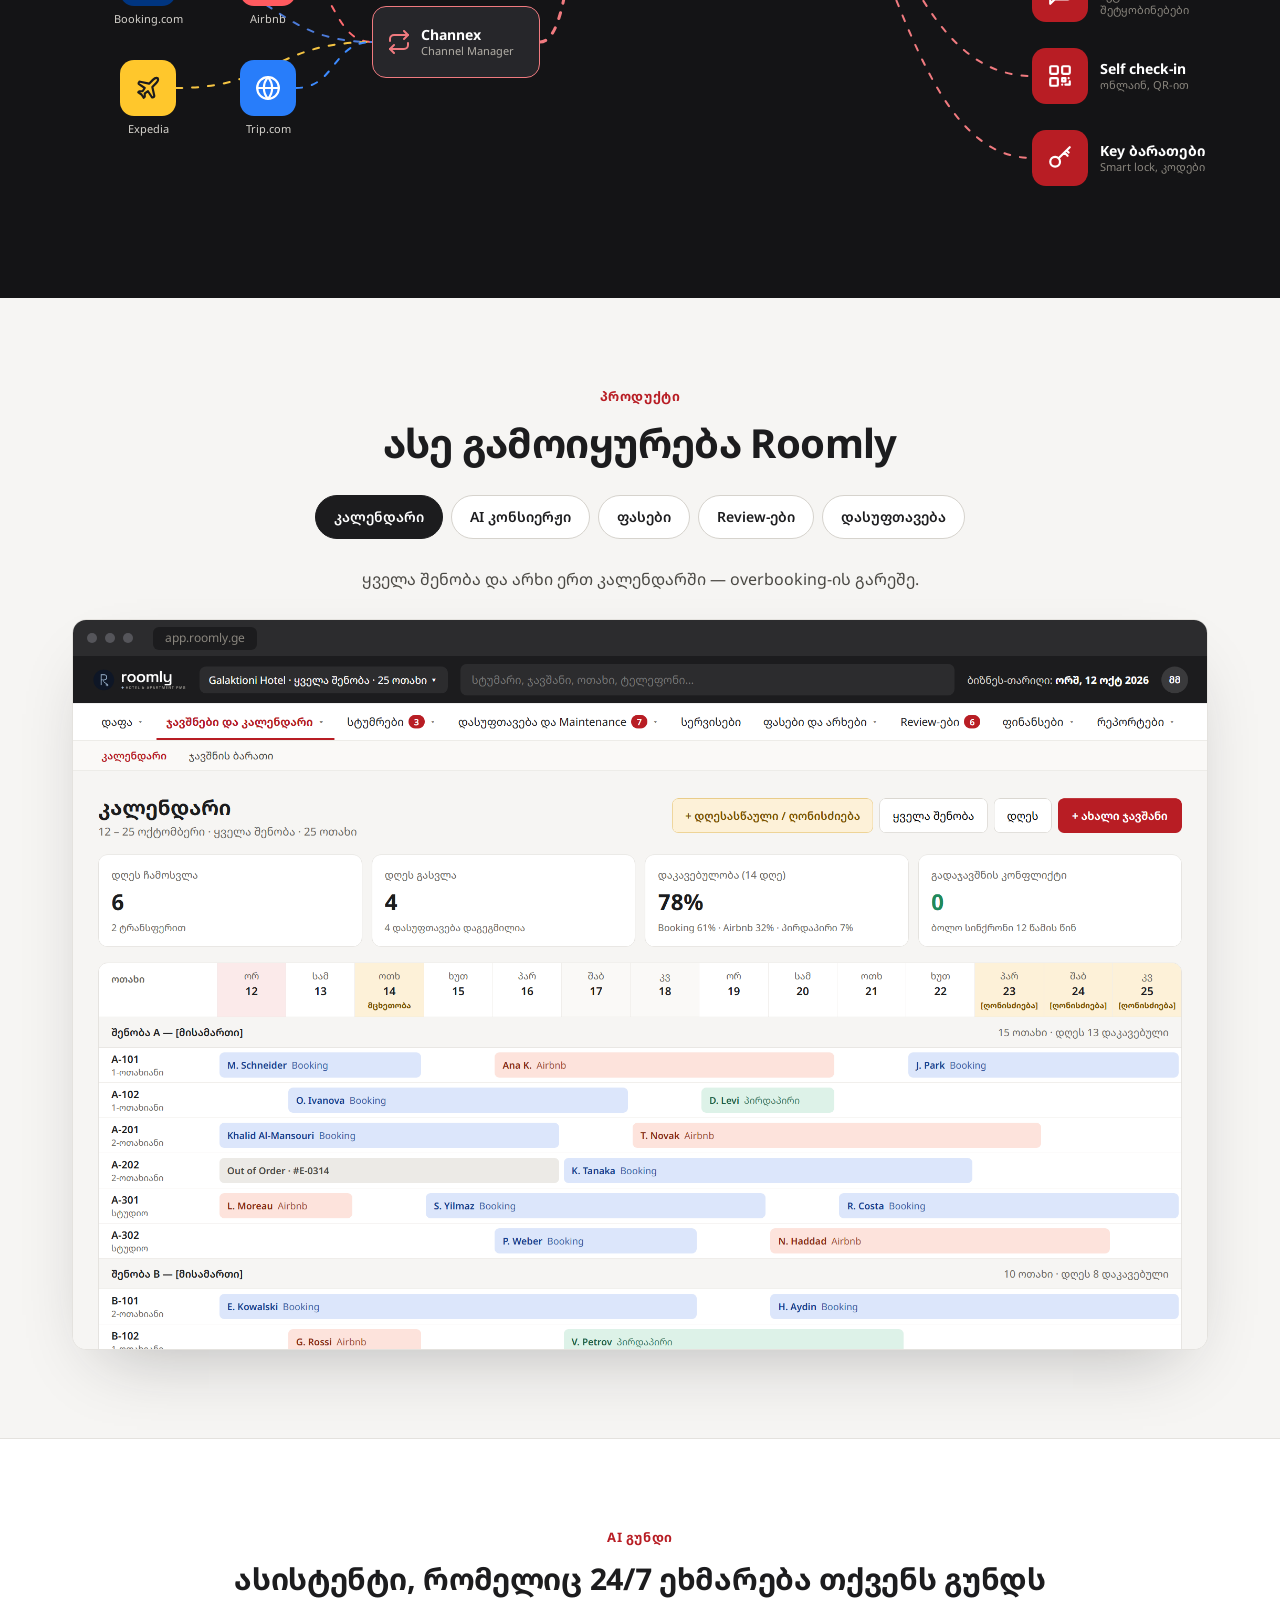
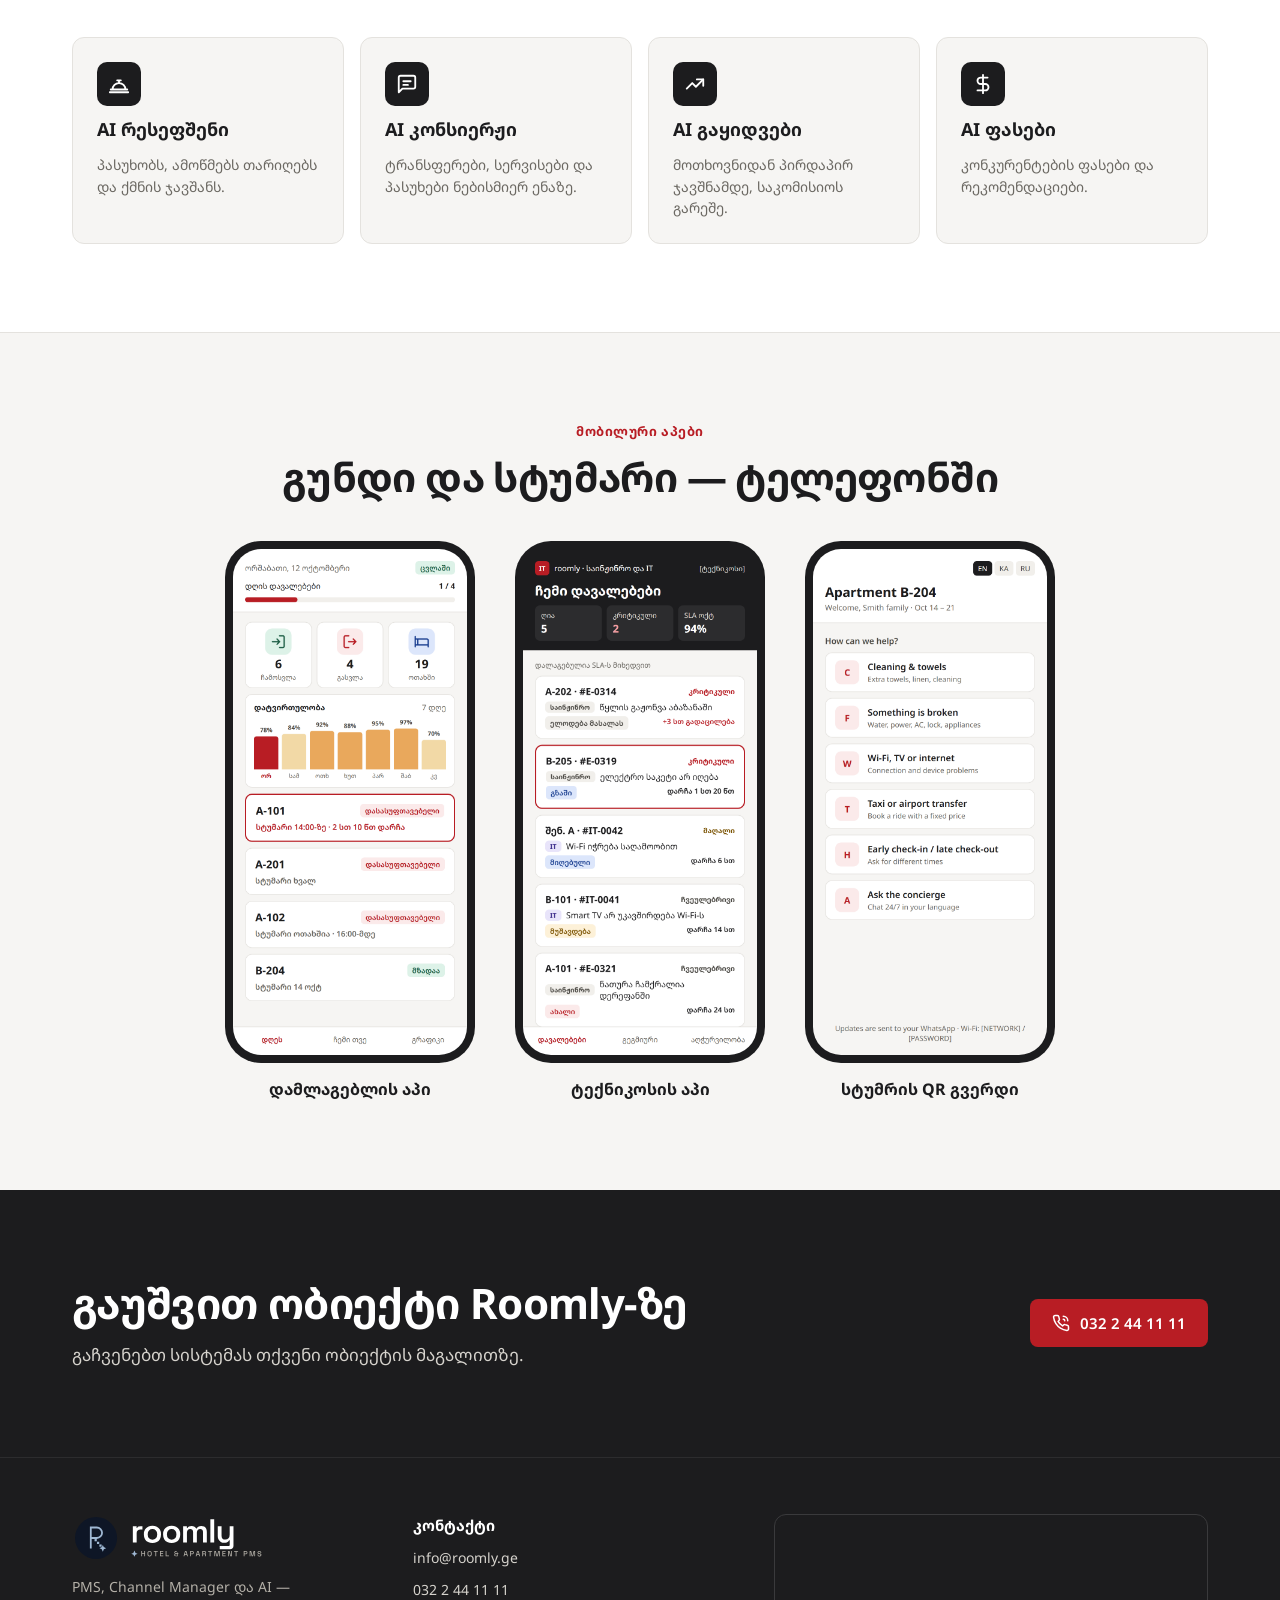
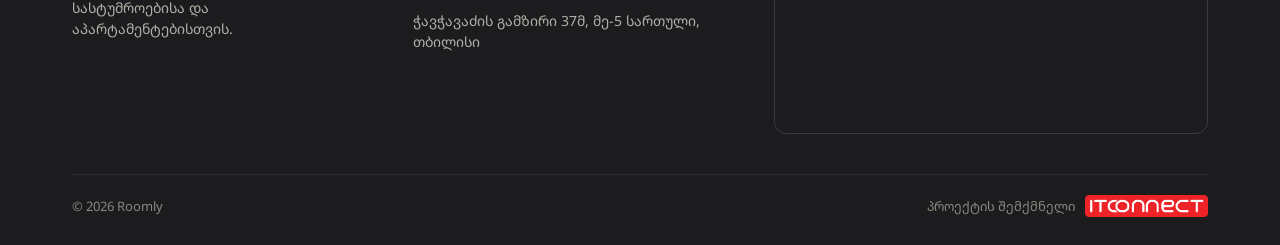
==== commit ffed4bdb: "Redesign site from Claude Design: real app screens, channel hub, team page - Hero with Front Desk da" ====
--- a/index.html
+++ b/index.html
@@ -3,413 +3,274 @@
 <head>
 <meta charset="utf-8">
 <meta name="viewport" content="width=device-width, initial-scale=1">
-<title>Roomly — AI-ზე დაფუძნებული PMS სასტუმროებისთვის</title>
-<meta name="description" content="Roomly — ციფრული PMS სასტუმროებისთვის, აპარტჰოტელებისთვის, აპარტამენტებისა და საოჯახო სასტუმროებისთვის. ჩაშენებული AI რესეფშენი, AI კონსიერჟი და AI გაყიდვების აგენტები.">
-<meta name="theme-color" content="#1C1C1E">
+<title>Roomly — PMS, Channel Manager და AI</title>
+<meta name="description" content="Roomly — PMS, Channel Manager და AI ერთ სისტემაში: სასტუმროებისთვის, აპარტჰოტელებისთვის, აპარტამენტებისა და გესთ ჰაუსებისთვის.">
+<meta name="theme-color" content="#F6F5F3">
 <link rel="canonical" href="https://roomly.ge/">
-<link rel="icon" href="assets/logo.svg" type="image/svg+xml">
+<link rel="icon" href="assets/roomly-mark.svg" type="image/svg+xml">
 <meta property="og:type" content="website">
 <meta property="og:url" content="https://roomly.ge/">
-<meta property="og:title" content="Roomly — AI-ზე დაფუძნებული PMS">
-<meta property="og:description" content="სასტუმროს მართვა, სადაც რესეფშენი, კონსიერჟი და გაყიდვები AI-ზე მუშაობს.">
+<meta property="og:title" content="Roomly — PMS, Channel Manager და AI">
+<meta property="og:description" content="Roomly — PMS, Channel Manager და AI ერთ სისტემაში: სასტუმროებისთვის, აპარტჰოტელებისთვის, აპარტამენტებისა და გესთ ჰაუსებისთვის.">
+<meta property="og:image" content="https://roomly.ge/assets/screens/dashboard.png">
 <meta property="og:locale" content="ka_GE">
 <link rel="preconnect" href="https://fonts.googleapis.com">
 <link rel="preconnect" href="https://fonts.gstatic.com" crossorigin>
 <link href="https://fonts.googleapis.com/css2?family=Noto+Sans+Georgian:wght@400;500;600;700&display=swap" rel="stylesheet">
-<link rel="stylesheet" href="assets/styles.css">
+<link rel="stylesheet" href="assets/site.css">
 </head>
 <body>
-
-<header class="site-header">
-  <div class="container">
-    <a class="brand" href="#top" aria-label="Roomly — მთავარი">
-      <img class="brand-mark" src="assets/logo.svg" alt="" width="32" height="32">
-      <span class="brand-name">roomly<span>.ge</span></span>
-    </a>
-    <nav class="nav" aria-label="მთავარი მენიუ">
-      <a href="#ai">AI გუნდი</a>
-      <a href="#types">ვისთვის</a>
-      <a href="#modules">მოდულები</a>
-      <a href="#apps">მობილური აპები</a>
-      <a href="#integrations">ინტეგრაციები</a>
-    </nav>
-    <div class="header-cta">
-      <a class="btn btn-primary btn-sm" href="#contact">დემოს მოთხოვნა</a>
+<div style="font-family: 'Noto Sans Georgian', system-ui, sans-serif; color: #1C1C1E; background: #F6F5F3; line-height: 1.55; font-size: 16px">
+
+  <header style="background: #F6F5F3; color: #1C1C1E">
+    <div style="max-width: 1200px; margin: 0 auto; padding: 10px clamp(16px, 4vw, 32px); min-height: 64px; display: flex; flex-wrap: wrap; align-items: center; gap: 12px 24px">
+      <a href="#top" style="display: flex; align-items: center; gap: 10px; color: #1C1C1E; text-decoration: none">
+        <img src="assets/roomly-logo.svg" alt="Roomly" style="height: 40px; width: auto">
+      </a>
+      <nav aria-label="მთავარი მენიუ" style="display: flex; flex-wrap: wrap; gap: 4px; font-size: 14px">
+        <a href="#sync" style="color: #4A4843; text-decoration: none; padding: 8px 12px">არხები</a>
+        <a href="#product" style="color: #4A4843; text-decoration: none; padding: 8px 12px">პროდუქტი</a>
+        <a href="#ai" style="color: #4A4843; text-decoration: none; padding: 8px 12px">AI</a>
+        <a href="#apps" style="color: #4A4843; text-decoration: none; padding: 8px 12px">აპები</a>
+        <a href="team.html" style="color: #4A4843; text-decoration: none; padding: 8px 12px">ჩვენი გუნდი</a>
+      </nav>
+      <a href="#contact" style="margin-left: auto; display: inline-flex; align-items: center; height: 44px; padding: 0 18px; border-radius: 8px; background: #B81D24; color: #fff; text-decoration: none; font-size: 14px; font-weight: 600">დემოს მოთხოვნა</a>
     </div>
-  </div>
-</header>
-
-<main id="top">
-
-  <!-- Hero -->
-  <section class="hero">
-    <div class="container">
-      <div>
-        <span class="eyebrow"><span class="dot" aria-hidden="true"></span>PMS, რომელშიც AI ჩაშენებულია და არა მიმაგრებული</span>
-        <h1>სასტუმრო, რომელიც <em>თავად პასუხობს</em>, ყიდის და ზრუნავს სტუმარზე</h1>
-        <p class="lead">Roomly არის ციფრული PMS სასტუმროებისთვის, აპარტჰოტელებისთვის, აპარტამენტებისა და საოჯახო სასტუმროებისთვის. AI რესეფშენი, AI კონსიერჟი და AI გაყიდვების აგენტები მუშაობენ 24/7 — თქვენი გუნდი კი მხოლოდ იქ ერთვება, სადაც ადამიანია საჭირო.</p>
-        <div class="hero-actions">
-          <a class="btn btn-primary" href="#contact">დემოს მოთხოვნა</a>
-          <a class="btn btn-ghost" href="#ai">როგორ მუშაობს AI</a>
-        </div>
-        <div class="hero-types" aria-label="ობიექტის ტიპები">
-          <span class="chip"><svg viewBox="0 0 24 24" fill="none" stroke="currentColor" stroke-width="2" stroke-linecap="round" stroke-linejoin="round" aria-hidden="true"><path d="M3 21h18M5 21V5a2 2 0 0 1 2-2h10a2 2 0 0 1 2 2v16M9 7h2M13 7h2M9 11h2M13 11h2M10 21v-4h4v4"/></svg>სასტუმრო</span>
-          <span class="chip"><svg viewBox="0 0 24 24" fill="none" stroke="currentColor" stroke-width="2" stroke-linecap="round" stroke-linejoin="round" aria-hidden="true"><path d="M3 21h18M4 21V9l8-6 8 6v12M9 21v-6h6v6"/></svg>აპარტჰოტელი</span>
-          <span class="chip"><svg viewBox="0 0 24 24" fill="none" stroke="currentColor" stroke-width="2" stroke-linecap="round" stroke-linejoin="round" aria-hidden="true"><rect x="4" y="3" width="16" height="18" rx="2"/><path d="M9 21v-4h6v4M8 7h.01M12 7h.01M16 7h.01M8 11h.01M12 11h.01M16 11h.01"/></svg>აპარტამენტები</span>
-          <span class="chip"><svg viewBox="0 0 24 24" fill="none" stroke="currentColor" stroke-width="2" stroke-linecap="round" stroke-linejoin="round" aria-hidden="true"><path d="M3 11l9-7 9 7M5 10v11h14V10M10 21v-5h4v5"/></svg>გესთ ჰაუსი</span>
-        </div>
-      </div>
-
-      <div class="mock" aria-hidden="true">
-        <div class="mock-window">
-          <div class="mock-top">
-            <img class="mark" src="assets/logo.svg" alt="">
-            <b>roomly</b>
-            <span class="search">სტუმარი, ჯავშანი, ოთახი…</span>
-          </div>
-          <div class="mock-tabs">
-            <span>დაფა</span><span class="on">კალენდარი</span><span>სტუმრები</span><span>დასუფთავება</span><span>ფასები და არხები</span><span>ფინანსები</span>
-          </div>
-          <div class="mock-body">
-            <div class="kpis">
-              <div class="kpi"><small>დღეს ჩამოსვლა</small><b>6</b></div>
-              <div class="kpi"><small>დღეს გასვლა</small><b>4</b></div>
-              <div class="kpi"><small>დაკავებულობა</small><b>78%</b></div>
-              <div class="kpi"><small>Overbooking</small><b class="ok">0</b></div>
-            </div>
-            <div class="tape">
-              <div class="tape-row tape-head">
-                <div>ოთახი</div><div class="today">12</div><div>13</div><div class="hol">14</div><div>15</div><div>16</div><div>17</div><div>18</div><div>19</div><div>20</div><div>21</div>
+  </header>
+
+  <main id="top">
+
+    <section style="padding: 64px 0 96px; overflow: hidden">
+      <div style="max-width: 1200px; margin: 0 auto; padding: 0 clamp(16px, 4vw, 32px)">
+        <div style="display: flex; flex-wrap: wrap; align-items: center; gap: 48px">
+          <div style="flex: 1 1 380px; min-width: 0; display: flex; flex-direction: column; align-items: flex-start">
+            <div style="display: flex; flex-wrap: wrap; gap: 6px; font-size: 12px; font-weight: 500; color: #4A4843">
+              <span style="display: inline-flex; align-items: center; gap: 6px; background: #fff; border: 1px solid #E4E2DE; border-radius: 999px; padding: 4px 10px"><svg width="14" height="14" viewBox="0 0 24 24" fill="none" stroke="#B81D24" stroke-width="2" stroke-linecap="round" stroke-linejoin="round" aria-hidden="true"><path d="M3 21h18M5 21V5a2 2 0 0 1 2-2h10a2 2 0 0 1 2 2v16M9 7h2M13 7h2M9 11h2M13 11h2M10 21v-4h4v4"></path></svg>სასტუმრო</span>
+              <span style="display: inline-flex; align-items: center; gap: 6px; background: #fff; border: 1px solid #E4E2DE; border-radius: 999px; padding: 4px 10px"><svg width="14" height="14" viewBox="0 0 24 24" fill="none" stroke="#B81D24" stroke-width="2" stroke-linecap="round" stroke-linejoin="round" aria-hidden="true"><path d="M3 21h18M4 21V9l8-6 8 6v12M9 21v-6h6v6"></path></svg>აპარტჰოტელი</span>
+              <span style="display: inline-flex; align-items: center; gap: 6px; background: #fff; border: 1px solid #E4E2DE; border-radius: 999px; padding: 4px 10px"><svg width="14" height="14" viewBox="0 0 24 24" fill="none" stroke="#B81D24" stroke-width="2" stroke-linecap="round" stroke-linejoin="round" aria-hidden="true"><rect x="4" y="3" width="16" height="18" rx="2"></rect><path d="M9 21v-4h6v4"></path></svg>აპარტამენტები</span>
+              <span style="display: inline-flex; align-items: center; gap: 6px; background: #fff; border: 1px solid #E4E2DE; border-radius: 999px; padding: 4px 10px"><svg width="14" height="14" viewBox="0 0 24 24" fill="none" stroke="#B81D24" stroke-width="2" stroke-linecap="round" stroke-linejoin="round" aria-hidden="true"><path d="M3 11l9-7 9 7M5 10v11h14V10M10 21v-5h4v5"></path></svg>გესთ ჰაუსი</span>
+            </div>
+            <h1 style="margin: 20px 0 16px; font-size: 46px; line-height: 1.12; font-weight: 700; letter-spacing: -0.02em">PMS, Channel Manager და AI — <span style="color: #B81D24">ერთ სისტემაში</span></h1>
+            <p style="margin: 0; font-size: 18px; color: #4A4843; max-width: 520px">ჯავშნები, არხები, სტუმრები და გუნდი — ერთი ეკრანიდან. AI კი პასუხობს 24/7.</p>
+            <span style="margin-top: 16px; display: inline-flex; align-items: center; gap: 8px; background: #1C1C1E; color: #fff; border-radius: 10px; padding: 8px 14px; font-size: 13px; font-weight: 500"><svg width="16" height="16" viewBox="0 0 24 24" fill="none" stroke="#F07A7F" stroke-width="2" stroke-linecap="round" stroke-linejoin="round" aria-hidden="true"><path d="M12 22s8-4 8-10V5l-8-3-8 3v7c0 6 8 10 8 10z"></path><path d="M9 12l2 2 4-4"></path></svg>MCP ინტეგრაცია — სისტემის მართვა შესაძლებელია დაცული AI აგენტებით</span>
+            <div style="display: flex; flex-wrap: wrap; gap: 12px; margin-top: 28px">
+              <a href="#contact" style="display: inline-flex; align-items: center; height: 48px; padding: 0 22px; border-radius: 8px; background: #B81D24; color: #fff; text-decoration: none; font-size: 15px; font-weight: 600">დემოს მოთხოვნა</a>
+              <a href="#product" style="display: inline-flex; align-items: center; height: 48px; padding: 0 22px; border-radius: 8px; background: #fff; border: 1px solid #D6D3CD; color: #1C1C1E; text-decoration: none; font-size: 15px; font-weight: 600">ნახეთ პროდუქტი</a>
+            </div>
+          </div>
+
+          <div class="hero-shot" style="flex: 1.35 1 520px; min-width: 0; position: relative">
+            <div style="background: #fff; border: 1px solid #E4E2DE; border-radius: 12px; overflow: hidden; box-shadow: 0 40px 80px -30px rgba(28,28,30,.35)">
+              <div style="height: 28px; background: #2C2C2E; display: flex; align-items: center; gap: 6px; padding: 0 12px">
+                <span style="width: 8px; height: 8px; border-radius: 50%; background: #55555A"></span><span style="width: 8px; height: 8px; border-radius: 50%; background: #55555A"></span><span style="width: 8px; height: 8px; border-radius: 50%; background: #55555A"></span>
+                <span style="margin-left: 10px; background: #1C1C1E; color: #8A867E; border-radius: 6px; padding: 1px 10px; font-size: 11px">app.roomly.ge</span>
               </div>
-              <div class="tape-row"><div class="tape-unit">A-101</div><div class="bar b" style="grid-column: 2 / 5">M. Schneider</div><div class="bar a" style="grid-column: 6 / 10">Ana K.</div><div class="bar b" style="grid-column: 10 / 12">J. Park</div></div>
-              <div class="tape-row"><div class="tape-unit">A-102</div><div class="bar b" style="grid-column: 3 / 8">O. Ivanova</div><div class="bar d" style="grid-column: 9 / 12">D. Levi</div></div>
-              <div class="tape-row"><div class="tape-unit">A-201</div><div class="bar b" style="grid-column: 2 / 7">Al-Mansouri</div><div class="bar a" style="grid-column: 8 / 12">T. Novak</div></div>
-              <div class="tape-row"><div class="tape-unit">A-202</div><div class="bar x" style="grid-column: 2 / 6">Out of Order</div><div class="bar b" style="grid-column: 7 / 12">K. Tanaka</div></div>
-              <div class="tape-row"><div class="tape-unit">B-204</div><div class="bar d" style="grid-column: 4 / 11">James Smith</div></div>
-            </div>
-          </div>
-        </div>
-
-        <div class="float-chat">
-          <header><b>AI კონსიერჟი · B-204</b><span class="pill pill-green"><span class="live"></span>AI პასუხობს</span></header>
-          <div class="msg in">Can you arrange a pickup from the airport at 03:40?<small>სტუმარი · WhatsApp</small></div>
-          <div class="msg out">Done — your transfer with a child seat is booked. The driver will meet you at arrivals.<small>AI კონსიერჟი</small></div>
-          <div class="sys">შეკვეთა შეიქმნა → მძღოლმა დაადასტურა</div>
-        </div>
+              <img src="assets/screens/dashboard.png" alt="Roomly — Front Desk დაფა" width="1440" height="1000" style="display: block; width: 100%; height: auto">
+            </div>
+            <div class="hero-phone" style="position: absolute; left: -36px; bottom: -44px; padding: 6px; background: #1C1C1E; border-radius: 28px; box-shadow: 0 30px 60px -20px rgba(28,28,30,.5)">
+                <div style="width: 176px; height: 380px; overflow: hidden; border-radius: 22px">
+                  <img src="assets/screens/cleaner.png" alt="Roomly — მობილური აპი" width="176" height="380" style="display: block; width: 176px; height: 380px">
+                </div>
+              </div>
+            
+          </div>
+        </div>
+      </div>
+    </section>
+
+    <section id="sync" style="background: #141416; color: #fff; padding: 88px 0; overflow: hidden">
+      <div style="max-width: 1200px; margin: 0 auto; padding: 0 clamp(16px, 4vw, 32px)">
+        <div style="max-width: 760px; margin: 0 auto 48px; text-align: center; display: flex; flex-direction: column; gap: 12px; align-items: center">
+          <span style="font-size: 13px; font-weight: 700; color: #F07A7F; letter-spacing: .04em">ერთი სისტემა — ყველა არხი</span>
+          <h2 style="margin: 0; font-size: 40px; line-height: 1.2; font-weight: 700; letter-spacing: -0.015em">ყველა ჯავშანი და ყველა შეტყობინება — Roomly-ში</h2>
+          <p style="margin: 0; color: #B4B0A8; font-size: 16px">OTA-ებთან სინქრონი მიდის Channel Manager-ის გავლით: ფასი და ხელმისაწვდომობა ყველგან ერთად ახლდება.</p>
+        </div>
+
+        <div style="display: flex; flex-wrap: wrap; justify-content: center; align-items: center; gap: 12px; margin: -24px 0 24px; font-size: 13px; color: #8A867E">
+          <span>გადაათრიეთ ნებისმიერი ბლოკი — კავშირები მიჰყვება</span>
+          <button type="button" id="hub-reset" style="height: 36px; padding: 0 14px; border-radius: 999px; border: 1px solid #3A3A3C; background: transparent; color: #D6D3CD; font: inherit; font-size: 13px; cursor: pointer">↺ თავდაპირველი განლაგება</button>
+        </div>
+        <div id="hub-wrap" style="height: 760px; overflow: hidden">
+          <div id="hub" style="position: relative; width: 1136px; height: 760px; transform-origin: 0 0">
+
+            <svg width="1136" height="760" viewBox="0 0 1136 760" aria-hidden="true" style="position: absolute; left: 0; top: 0; overflow: visible; fill: none; stroke-width: 2; stroke-linecap: round; pointer-events: none">
+              <path class="flow" data-path="wa" d="M104 58 C320 58 320 330 536 330" stroke="#25D366"></path>
+              <path class="flow" data-path="ig" d="M224 113 C380 113 380 330 536 330" stroke="#E1306C"></path>
+              <path class="flow" data-path="ms" d="M104 168 C320 168 320 330 536 330" stroke="#3D8BFF"></path>
+              <path class="flow" data-path="tg" d="M224 223 C380 223 380 330 536 330" stroke="#2AABEE"></path>
+              <path class="flow" data-path="ph" d="M104 278 C320 278 320 330 536 330" stroke="#6B83F0"></path>
+              <path class="flow" data-path="em" d="M224 333 C380 333 380 330 536 330" stroke="#9A8CF0"></path>
+              <path class="flow" data-path="gm" d="M104 388 C320 388 320 330 536 330" stroke="#F2A93B"></path>
+              <path class="flow" data-path="bk" d="M104 528 C202 528 202 592 300 592" stroke="#4C7BD9"></path>
+              <path class="flow" data-path="ab" d="M224 528 C264 528 260 592 300 592" stroke="#FF6B70"></path>
+              <path class="flow" data-path="ex" d="M104 638 C202 638 202 592 300 592" stroke="#F5C443"></path>
+              <path class="flow" data-path="tr" d="M224 638 C264 638 260 592 300 592" stroke="#3D8BFF"></path>
+              <path class="flow" data-path="cx" d="M468 592 C508 592 496 372 536 372" stroke="#F07A7F" style="stroke-width: 3"></path>
+              <path class="flow" data-path="pms" d="M664 330 C812 330 812 52 960 52" stroke="#F07A7F"></path>
+              <path class="flow" data-path="crm" d="M664 330 C812 330 812 134 960 134" stroke="#F07A7F"></path>
+              <path class="flow" data-path="ai" d="M664 330 C812 330 812 216 960 216" stroke="#F07A7F"></path>
+              <path class="flow" data-path="web" d="M664 330 C812 330 812 298 960 298" stroke="#F07A7F"></path>
+              <path class="flow" data-path="pay" d="M664 330 C812 330 812 380 960 380" stroke="#F07A7F"></path>
+              <path class="flow" data-path="rep" d="M664 330 C812 330 812 462 960 462" stroke="#F07A7F"></path>
+              <path class="flow" data-path="sms" d="M664 330 C812 330 812 544 960 544" stroke="#F07A7F"></path>
+              <path class="flow" data-path="sci" d="M664 330 C812 330 812 626 960 626" stroke="#F07A7F"></path>
+              <path class="flow" data-path="key" d="M664 330 C812 330 812 708 960 708" stroke="#F07A7F"></path>
+            </svg>
+
+            <div style="position: absolute; left: 48px; top: 0; font-size: 11px; font-weight: 700; color: #8A867E; letter-spacing: .06em">სტუმრის არხები</div>
+            <div style="position: absolute; left: 48px; top: 470px; font-size: 11px; font-weight: 700; color: #8A867E; letter-spacing: .06em">OTA არხები</div>
+            <div style="position: absolute; left: 960px; top: 0; font-size: 11px; font-weight: 700; color: #8A867E; letter-spacing: .06em">ROOMLY-ს შიგნით</div>
+
+            <div data-node="rm" style="position: absolute; left: 500px; top: 266px; width: 200px; display: flex; flex-direction: column; align-items: center; gap: 14px; cursor: grab; touch-action: none; user-select: none">
+              <div style="position: absolute; left: -120px; top: -156px; width: 440px; height: 440px; border-radius: 50%; background: rgba(184,29,36,.10); pointer-events: none"></div>
+              <div style="position: absolute; left: -50px; top: -86px; width: 300px; height: 300px; border-radius: 50%; background: rgba(184,29,36,.18); pointer-events: none"></div>
+              <div style="position: relative; width: 128px; height: 128px; border-radius: 30px; background: #fff; display: flex; align-items: center; justify-content: center; box-shadow: 0 0 0 8px rgba(255,255,255,.06), 0 20px 50px rgba(184,29,36,.45)"><img src="assets/roomly-mark.svg" alt="Roomly" style="width: 104px; height: 104px"></div>
+              <img src="assets/roomly-wordmark-light.svg" alt="Roomly" style="position: relative; height: 40px; width: auto">
+            </div>
+
+            <div data-node="wa" style="position: absolute; left: 26px; top: 30px; width: 100px; display: flex; flex-direction: column; align-items: center; gap: 4px; cursor: grab; touch-action: none; user-select: none"><div style="width: 56px; height: 56px; border-radius: 14px; background: #25D366; display: flex; align-items: center; justify-content: center"><svg width="28" height="28" viewBox="0 0 24 24" fill="none" stroke="#fff" stroke-width="2" stroke-linecap="round" stroke-linejoin="round" aria-hidden="true"><path d="M21 11.5a8.4 8.4 0 0 1-12.4 7.4L3 21l1.9-5.7A8.5 8.5 0 1 1 21 11.5z"></path><path d="M9 9.5c.5 2 2 3.5 4 4l1.2-1.2 2 1-.5 1.7c-3.5 0-7-3.5-7-7l1.7-.5 1 2z"></path></svg></div><span style="font-size: 11px; color: #D6D3CD">WhatsApp</span></div>
+            <div data-node="ig" style="position: absolute; left: 146px; top: 85px; width: 100px; display: flex; flex-direction: column; align-items: center; gap: 4px; cursor: grab; touch-action: none; user-select: none"><div style="width: 56px; height: 56px; border-radius: 14px; background: #C13584; display: flex; align-items: center; justify-content: center"><svg width="28" height="28" viewBox="0 0 24 24" fill="none" stroke="#fff" stroke-width="2" stroke-linecap="round" stroke-linejoin="round" aria-hidden="true"><rect x="3" y="3" width="18" height="18" rx="5"></rect><circle cx="12" cy="12" r="4"></circle><path d="M17.5 6.5h.01"></path></svg></div><span style="font-size: 11px; color: #D6D3CD">Instagram</span></div>
+            <div data-node="ms" style="position: absolute; left: 26px; top: 140px; width: 100px; display: flex; flex-direction: column; align-items: center; gap: 4px; cursor: grab; touch-action: none; user-select: none"><div style="width: 56px; height: 56px; border-radius: 14px; background: #0A7CFF; display: flex; align-items: center; justify-content: center"><svg width="28" height="28" viewBox="0 0 24 24" fill="none" stroke="#fff" stroke-width="2" stroke-linecap="round" stroke-linejoin="round" aria-hidden="true"><path d="M12 2C6.5 2 2 6.1 2 11.2c0 2.9 1.4 5.4 3.7 7.1V22l3.4-1.9c.9.3 1.9.4 2.9.4 5.5 0 10-4.1 10-9.2S17.5 2 12 2z"></path><path d="M7 13l3-3 3 2 4-4"></path></svg></div><span style="font-size: 11px; color: #D6D3CD">Messenger</span></div>
+            <div data-node="tg" style="position: absolute; left: 146px; top: 195px; width: 100px; display: flex; flex-direction: column; align-items: center; gap: 4px; cursor: grab; touch-action: none; user-select: none"><div style="width: 56px; height: 56px; border-radius: 14px; background: #229ED9; display: flex; align-items: center; justify-content: center"><svg width="26" height="26" viewBox="0 0 24 24" fill="none" stroke="#fff" stroke-width="2" stroke-linecap="round" stroke-linejoin="round" aria-hidden="true"><path d="M22 2L11 13M22 2l-7 20-4-9-9-4 20-7z"></path></svg></div><span style="font-size: 11px; color: #D6D3CD">Telegram</span></div>
+            <div data-node="ph" style="position: absolute; left: 26px; top: 250px; width: 100px; display: flex; flex-direction: column; align-items: center; gap: 4px; cursor: grab; touch-action: none; user-select: none"><div style="width: 56px; height: 56px; border-radius: 14px; background: #3B5BDB; display: flex; align-items: center; justify-content: center"><svg width="26" height="26" viewBox="0 0 24 24" fill="none" stroke="#fff" stroke-width="2" stroke-linecap="round" stroke-linejoin="round" aria-hidden="true"><path d="M22 16.9v3a2 2 0 0 1-2.2 2 19.8 19.8 0 0 1-8.6-3.1 19.5 19.5 0 0 1-6-6A19.8 19.8 0 0 1 2.1 4.2 2 2 0 0 1 4.1 2h3a2 2 0 0 1 2 1.7c.1 1 .4 1.9.7 2.8a2 2 0 0 1-.5 2.1L8.1 9.9a16 16 0 0 0 6 6l1.3-1.3a2 2 0 0 1 2.1-.4c.9.3 1.8.6 2.8.7a2 2 0 0 1 1.7 2z"></path></svg></div><span style="font-size: 11px; color: #D6D3CD">ტელეფონი</span></div>
+            <div data-node="em" style="position: absolute; left: 146px; top: 305px; width: 100px; display: flex; flex-direction: column; align-items: center; gap: 4px; cursor: grab; touch-action: none; user-select: none"><div style="width: 56px; height: 56px; border-radius: 14px; background: #7C6FE0; display: flex; align-items: center; justify-content: center"><svg width="26" height="26" viewBox="0 0 24 24" fill="none" stroke="#fff" stroke-width="2" stroke-linecap="round" stroke-linejoin="round" aria-hidden="true"><rect x="2" y="4" width="20" height="16" rx="2"></rect><path d="M22 6l-10 7L2 6"></path></svg></div><span style="font-size: 11px; color: #D6D3CD">Email</span></div>
+            <div data-node="gm" style="position: absolute; left: 26px; top: 360px; width: 100px; display: flex; flex-direction: column; align-items: center; gap: 4px; cursor: grab; touch-action: none; user-select: none"><div style="width: 56px; height: 56px; border-radius: 14px; background: #fff; display: flex; align-items: center; justify-content: center"><svg width="26" height="26" viewBox="0 0 24 24" fill="none" stroke="#EA4335" stroke-width="2" stroke-linecap="round" stroke-linejoin="round" aria-hidden="true"><path d="M21 10c0 7-9 13-9 13s-9-6-9-13a9 9 0 0 1 18 0z"></path><circle cx="12" cy="10" r="3"></circle></svg></div><span style="font-size: 11px; color: #D6D3CD">Google Maps</span></div>
+
+            <div data-node="bk" style="position: absolute; left: 26px; top: 500px; width: 100px; display: flex; flex-direction: column; align-items: center; gap: 4px; cursor: grab; touch-action: none; user-select: none"><div style="width: 56px; height: 56px; border-radius: 14px; background: #003580; display: flex; align-items: center; justify-content: center"><svg width="26" height="26" viewBox="0 0 24 24" fill="none" stroke="#fff" stroke-width="2" stroke-linecap="round" stroke-linejoin="round" aria-hidden="true"><path d="M2 4v16M2 8h18a2 2 0 0 1 2 2v10M2 17h20M6 8v9"></path></svg></div><span style="font-size: 11px; color: #D6D3CD">Booking.com</span></div>
+            <div data-node="ab" style="position: absolute; left: 146px; top: 500px; width: 100px; display: flex; flex-direction: column; align-items: center; gap: 4px; cursor: grab; touch-action: none; user-select: none"><div style="width: 56px; height: 56px; border-radius: 14px; background: #FF5A5F; display: flex; align-items: center; justify-content: center"><svg width="26" height="26" viewBox="0 0 24 24" fill="none" stroke="#fff" stroke-width="2" stroke-linecap="round" stroke-linejoin="round" aria-hidden="true"><path d="M3 11l9-7 9 7M5 10v11h14V10M10 21v-5h4v5"></path></svg></div><span style="font-size: 11px; color: #D6D3CD">Airbnb</span></div>
+            <div data-node="ex" style="position: absolute; left: 26px; top: 610px; width: 100px; display: flex; flex-direction: column; align-items: center; gap: 4px; cursor: grab; touch-action: none; user-select: none"><div style="width: 56px; height: 56px; border-radius: 14px; background: #FFC72C; display: flex; align-items: center; justify-content: center"><svg width="26" height="26" viewBox="0 0 24 24" fill="none" stroke="#1C1C1E" stroke-width="2" stroke-linecap="round" stroke-linejoin="round" aria-hidden="true"><path d="M17.8 19.2L16 11l3.5-3.5C21 6 21.5 4 21 3c-1-.5-3 0-4.5 1.5L13 8 4.8 6.2c-.5-.1-.9.1-1.1.5l-.3.5c-.2.5-.1 1 .3 1.3L9 12l-2 3H4l-1 1 3 2 2 3 1-1v-3l3-2 3.5 5.3c.3.4.8.5 1.3.3l.5-.2c.4-.3.6-.7.5-1.2z"></path></svg></div><span style="font-size: 11px; color: #D6D3CD">Expedia</span></div>
+            <div data-node="tr" style="position: absolute; left: 146px; top: 610px; width: 100px; display: flex; flex-direction: column; align-items: center; gap: 4px; cursor: grab; touch-action: none; user-select: none"><div style="width: 56px; height: 56px; border-radius: 14px; background: #287DFA; display: flex; align-items: center; justify-content: center"><svg width="26" height="26" viewBox="0 0 24 24" fill="none" stroke="#fff" stroke-width="2" stroke-linecap="round" stroke-linejoin="round" aria-hidden="true"><circle cx="12" cy="12" r="10"></circle><path d="M2 12h20M12 2a15 15 0 0 1 0 20M12 2a15 15 0 0 0 0 20"></path></svg></div><span style="font-size: 11px; color: #D6D3CD">Trip.com</span></div>
+
+            <div data-node="cx" style="position: absolute; left: 300px; top: 556px; width: 168px; height: 72px; box-sizing: border-box; border-radius: 14px; background: #26262A; border: 1px solid #F07A7F; display: flex; align-items: center; gap: 10px; padding: 0 14px; cursor: grab; touch-action: none; user-select: none"><svg width="24" height="24" viewBox="0 0 24 24" fill="none" stroke="#F07A7F" stroke-width="2" stroke-linecap="round" stroke-linejoin="round" aria-hidden="true"><path d="M17 1l4 4-4 4"></path><path d="M3 11V9a4 4 0 0 1 4-4h14M7 23l-4-4 4-4"></path><path d="M21 13v2a4 4 0 0 1-4 4H3"></path></svg><span style="display: flex; flex-direction: column; line-height: 1.3"><b style="font-size: 14px">Channex</b><span style="font-size: 11px; color: #B4B0A8">Channel Manager</span></span></div>
+
+            <div data-node="pms" style="position: absolute; left: 960px; top: 24px; width: 176px; display: flex; align-items: center; gap: 12px; cursor: grab; touch-action: none; user-select: none"><div style="flex: none; width: 56px; height: 56px; border-radius: 14px; background: #B81D24; display: flex; align-items: center; justify-content: center"><svg width="26" height="26" viewBox="0 0 24 24" fill="none" stroke="#fff" stroke-width="2" stroke-linecap="round" stroke-linejoin="round" aria-hidden="true"><rect x="3" y="4" width="18" height="18" rx="2"></rect><path d="M16 2v4M8 2v4M3 10h18"></path></svg></div><span style="display: flex; flex-direction: column; line-height: 1.3"><b style="font-size: 14px">PMS</b><span style="font-size: 11px; color: #8A867E">ჯავშნები, ოთახები</span></span></div>
+            <div data-node="crm" style="position: absolute; left: 960px; top: 106px; width: 176px; display: flex; align-items: center; gap: 12px; cursor: grab; touch-action: none; user-select: none"><div style="flex: none; width: 56px; height: 56px; border-radius: 14px; background: #B81D24; display: flex; align-items: center; justify-content: center"><svg width="26" height="26" viewBox="0 0 24 24" fill="none" stroke="#fff" stroke-width="2" stroke-linecap="round" stroke-linejoin="round" aria-hidden="true"><path d="M17 21v-2a4 4 0 0 0-4-4H5a4 4 0 0 0-4 4v2"></path><circle cx="9" cy="7" r="4"></circle><path d="M23 21v-2a4 4 0 0 0-3-3.9M16 3.1a4 4 0 0 1 0 7.8"></path></svg></div><span style="display: flex; flex-direction: column; line-height: 1.3"><b style="font-size: 14px">CRM</b><span style="font-size: 11px; color: #8A867E">სტუმრის პროფილი</span></span></div>
+            <div data-node="ai" style="position: absolute; left: 960px; top: 188px; width: 176px; display: flex; align-items: center; gap: 12px; cursor: grab; touch-action: none; user-select: none"><div style="flex: none; width: 56px; height: 56px; border-radius: 14px; background: #B81D24; display: flex; align-items: center; justify-content: center"><svg width="26" height="26" viewBox="0 0 24 24" fill="none" stroke="#fff" stroke-width="2" stroke-linecap="round" stroke-linejoin="round" aria-hidden="true"><path d="M12 3l1.9 5.8L20 10l-6.1 1.2L12 17l-1.9-5.8L4 10l6.1-1.2z"></path><path d="M19 17l.7 2.3L22 20l-2.3.7L19 23l-.7-2.3L16 20l2.3-.7z"></path></svg></div><span style="display: flex; flex-direction: column; line-height: 1.3"><b style="font-size: 14px">AI აგენტები</b><span style="font-size: 11px; color: #8A867E">რესეფშენი, კონსიერჟი</span></span></div>
+            <div data-node="web" style="position: absolute; left: 960px; top: 270px; width: 176px; display: flex; align-items: center; gap: 12px; cursor: grab; touch-action: none; user-select: none"><div style="flex: none; width: 56px; height: 56px; border-radius: 14px; background: #B81D24; display: flex; align-items: center; justify-content: center"><svg width="26" height="26" viewBox="0 0 24 24" fill="none" stroke="#fff" stroke-width="2" stroke-linecap="round" stroke-linejoin="round" aria-hidden="true"><rect x="2" y="3" width="20" height="14" rx="2"></rect><path d="M8 21h8M12 17v4"></path></svg></div><span style="display: flex; flex-direction: column; line-height: 1.3"><b style="font-size: 14px">ვებ-გვერდი</b><span style="font-size: 11px; color: #8A867E">Booking Engine</span></span></div>
+            <div data-node="pay" style="position: absolute; left: 960px; top: 352px; width: 176px; display: flex; align-items: center; gap: 12px; cursor: grab; touch-action: none; user-select: none"><div style="flex: none; width: 56px; height: 56px; border-radius: 14px; background: #B81D24; display: flex; align-items: center; justify-content: center"><svg width="26" height="26" viewBox="0 0 24 24" fill="none" stroke="#fff" stroke-width="2" stroke-linecap="round" stroke-linejoin="round" aria-hidden="true"><rect x="2" y="5" width="20" height="14" rx="2"></rect><path d="M2 10h20"></path></svg></div><span style="display: flex; flex-direction: column; line-height: 1.3"><b style="font-size: 14px">გადახდები</b><span style="font-size: 11px; color: #8A867E">BOG · TBC · Keepz</span></span></div>
+            <div data-node="rep" style="position: absolute; left: 960px; top: 434px; width: 176px; display: flex; align-items: center; gap: 12px; cursor: grab; touch-action: none; user-select: none"><div style="flex: none; width: 56px; height: 56px; border-radius: 14px; background: #B81D24; display: flex; align-items: center; justify-content: center"><svg width="26" height="26" viewBox="0 0 24 24" fill="none" stroke="#fff" stroke-width="2" stroke-linecap="round" stroke-linejoin="round" aria-hidden="true"><path d="M3 3v18h18"></path><path d="M7 15l4-4 3 3 5-6"></path></svg></div><span style="display: flex; flex-direction: column; line-height: 1.3"><b style="font-size: 14px">რეპორტები</b><span style="font-size: 11px; color: #8A867E">Night audit, BI</span></span></div>
+            <div data-node="sms" style="position: absolute; left: 960px; top: 516px; width: 176px; display: flex; align-items: center; gap: 12px; cursor: grab; touch-action: none; user-select: none"><div style="flex: none; width: 56px; height: 56px; border-radius: 14px; background: #B81D24; display: flex; align-items: center; justify-content: center"><svg width="26" height="26" viewBox="0 0 24 24" fill="none" stroke="#fff" stroke-width="2" stroke-linecap="round" stroke-linejoin="round" aria-hidden="true"><path d="M21 15a2 2 0 0 1-2 2H7l-4 4V5a2 2 0 0 1 2-2h14a2 2 0 0 1 2 2z"></path><path d="M7 8h10M7 12h6"></path></svg></div><span style="display: flex; flex-direction: column; line-height: 1.3"><b style="font-size: 14px">Email და SMS</b><span style="font-size: 11px; color: #8A867E">ავტო-შეტყობინებები</span></span></div>
+            <div data-node="sci" style="position: absolute; left: 960px; top: 598px; width: 176px; display: flex; align-items: center; gap: 12px; cursor: grab; touch-action: none; user-select: none"><div style="flex: none; width: 56px; height: 56px; border-radius: 14px; background: #B81D24; display: flex; align-items: center; justify-content: center"><svg width="26" height="26" viewBox="0 0 24 24" fill="none" stroke="#fff" stroke-width="2" stroke-linecap="round" stroke-linejoin="round" aria-hidden="true"><rect x="3" y="3" width="7" height="7" rx="1"></rect><rect x="14" y="3" width="7" height="7" rx="1"></rect><rect x="3" y="14" width="7" height="7" rx="1"></rect><path d="M14 14h3v3h-3zM20 14v.01M14 20h.01M17 20h4v-3"></path></svg></div><span style="display: flex; flex-direction: column; line-height: 1.3"><b style="font-size: 14px">Self check-in</b><span style="font-size: 11px; color: #8A867E">ონლაინ, QR-ით</span></span></div>
+            <div data-node="key" style="position: absolute; left: 960px; top: 680px; width: 176px; display: flex; align-items: center; gap: 12px; cursor: grab; touch-action: none; user-select: none"><div style="flex: none; width: 56px; height: 56px; border-radius: 14px; background: #B81D24; display: flex; align-items: center; justify-content: center"><svg width="26" height="26" viewBox="0 0 24 24" fill="none" stroke="#fff" stroke-width="2" stroke-linecap="round" stroke-linejoin="round" aria-hidden="true"><circle cx="7.5" cy="15.5" r="4.5"></circle><path d="M10.7 12.3L21 2M16 7l3 3M18 5l2 2"></path></svg></div><span style="display: flex; flex-direction: column; line-height: 1.3"><b style="font-size: 14px">Key ბარათები</b><span style="font-size: 11px; color: #8A867E">Smart lock, კოდები</span></span></div>
+
+          </div>
+        </div>
+      </div>
+    </section>
+
+    <section id="product" style="padding: 88px 0">
+      <div style="max-width: 1200px; margin: 0 auto; padding: 0 clamp(16px, 4vw, 32px); display: flex; flex-direction: column; gap: 28px">
+        <div style="display: flex; flex-direction: column; gap: 12px; align-items: center; text-align: center">
+          <span style="font-size: 13px; font-weight: 700; color: #B81D24; letter-spacing: .04em">პროდუქტი</span>
+          <h2 style="margin: 0; font-size: 40px; line-height: 1.2; font-weight: 700; letter-spacing: -0.015em">ასე გამოიყურება Roomly</h2>
+        </div>
+        <div role="tablist" aria-label="ეკრანები" style="display: flex; flex-wrap: wrap; justify-content: center; gap: 8px">
+          <button role="tab" type="button" aria-selected="true" data-tab="cal" data-caption="ყველა შენობა და არხი ერთ კალენდარში — overbooking-ის გარეშე." style="height: 44px; padding: 0 18px; border-radius: 999px; border: 1px solid #1C1C1E; background: #1C1C1E; color: #FFFFFF; font: inherit; font-size: 14px; font-weight: 600; cursor: pointer">კალენდარი</button>
+          <button role="tab" type="button" aria-selected="false" data-tab="con" data-caption="AI პასუხობს სტუმრებს WhatsApp-ში და თავად ქმნის შეკვეთებს." style="height: 44px; padding: 0 18px; border-radius: 999px; border: 1px solid #D6D3CD; background: #FFFFFF; color: #1C1C1E; font: inherit; font-size: 14px; font-weight: 600; cursor: pointer">AI კონსიერჟი</button>
+          <button role="tab" type="button" aria-selected="false" data-tab="rat" data-caption="კონკურენტების ფასები და რეკომენდაციები ერთი დაჭერით." style="height: 44px; padding: 0 18px; border-radius: 999px; border: 1px solid #D6D3CD; background: #FFFFFF; color: #1C1C1E; font: inherit; font-size: 14px; font-weight: 600; cursor: pointer">ფასები</button>
+          <button role="tab" type="button" aria-selected="false" data-tab="rev" data-caption="ყველა შეფასება ერთ სივრცეში, AI-ის პასუხის მონახაზით." style="height: 44px; padding: 0 18px; border-radius: 999px; border: 1px solid #D6D3CD; background: #FFFFFF; color: #1C1C1E; font: inherit; font-size: 14px; font-weight: 600; cursor: pointer">Review-ები</button>
+          <button role="tab" type="button" aria-selected="false" data-tab="hk" data-caption="დამლაგებლების განაწილება და ოთახების სტატუსი რეალურ დროში." style="height: 44px; padding: 0 18px; border-radius: 999px; border: 1px solid #D6D3CD; background: #FFFFFF; color: #1C1C1E; font: inherit; font-size: 14px; font-weight: 600; cursor: pointer">დასუფთავება</button>
+        </div>
+        <p id="tab-caption" style="margin: 0; text-align: center; color: #4A4843; font-size: 16px">ყველა შენობა და არხი ერთ კალენდარში — overbooking-ის გარეშე.</p>
+        <div style="background: #fff; border: 1px solid #E4E2DE; border-radius: 14px; overflow: hidden; box-shadow: 0 30px 70px -30px rgba(28,28,30,.3)">
+          <div style="height: 36px; background: #2C2C2E; display: flex; align-items: center; gap: 8px; padding: 0 14px">
+            <span style="width: 10px; height: 10px; border-radius: 50%; background: #55555A"></span><span style="width: 10px; height: 10px; border-radius: 50%; background: #55555A"></span><span style="width: 10px; height: 10px; border-radius: 50%; background: #55555A"></span>
+            <span style="margin-left: 12px; background: #1C1C1E; color: #8A867E; border-radius: 6px; padding: 2px 12px; font-size: 12px">app.roomly.ge</span>
+          </div>
+          <img data-shot="cal" src="assets/screens/calendar.png" alt="Roomly — კალენდარი" width="1440" height="880" loading="lazy" style="display: block; width: 100%; height: auto"><img data-shot="con" src="assets/screens/concierge.png" alt="Roomly — AI კონსიერჟი" width="1440" height="880" loading="lazy" style="display: none; width: 100%; height: auto"><img data-shot="rat" src="assets/screens/rates.png" alt="Roomly — ფასები" width="1440" height="880" loading="lazy" style="display: none; width: 100%; height: auto"><img data-shot="rev" src="assets/screens/reviews.png" alt="Roomly — Review-ები" width="1440" height="880" loading="lazy" style="display: none; width: 100%; height: auto"><img data-shot="hk" src="assets/screens/housekeeping.png" alt="Roomly — დასუფთავება" width="1440" height="880" loading="lazy" style="display: none; width: 100%; height: auto">
+        </div>
+      </div>
+    </section>
+
+    <section id="ai" style="padding: 88px 0; background: #fff; border-top: 1px solid #E4E2DE; border-bottom: 1px solid #E4E2DE">
+      <div style="max-width: 1200px; margin: 0 auto; padding: 0 clamp(16px, 4vw, 32px); display: flex; flex-direction: column; gap: 40px">
+        <div style="display: flex; flex-direction: column; gap: 12px; align-items: center; text-align: center">
+          <span style="font-size: 13px; font-weight: 700; color: #B81D24; letter-spacing: .04em">AI გუნდი</span>
+          <h2 style="margin: 0; font-size: 30px; line-height: 1.25; font-weight: 700; letter-spacing: -0.01em">ასისტენტი, რომელიც 24/7 ეხმარება თქვენს გუნდს</h2>
+        </div>
+        <div style="display: grid; grid-template-columns: repeat(auto-fit, minmax(240px, 1fr)); gap: 16px">
+          <div style="background: #F6F5F3; border: 1px solid #E4E2DE; border-radius: 12px; padding: 24px; display: flex; flex-direction: column; gap: 10px">
+            <span style="width: 44px; height: 44px; border-radius: 10px; background: #1C1C1E; display: flex; align-items: center; justify-content: center"><svg width="22" height="22" viewBox="0 0 24 24" fill="none" stroke="#fff" stroke-width="2" stroke-linecap="round" stroke-linejoin="round" aria-hidden="true"><path d="M3 18h18M5 18a7 7 0 0 1 14 0M12 8v3M10 8h4"></path><path d="M2 21h20"></path></svg></span>
+            <h3 style="margin: 0; font-size: 18px">AI რესეფშენი</h3>
+            <p style="margin: 0; color: #6B6862; font-size: 14px">პასუხობს, ამოწმებს თარიღებს და ქმნის ჯავშანს.</p>
+          </div>
+          <div style="background: #F6F5F3; border: 1px solid #E4E2DE; border-radius: 12px; padding: 24px; display: flex; flex-direction: column; gap: 10px">
+            <span style="width: 44px; height: 44px; border-radius: 10px; background: #1C1C1E; display: flex; align-items: center; justify-content: center"><svg width="22" height="22" viewBox="0 0 24 24" fill="none" stroke="#fff" stroke-width="2" stroke-linecap="round" stroke-linejoin="round" aria-hidden="true"><path d="M21 15a2 2 0 0 1-2 2H7l-4 4V5a2 2 0 0 1 2-2h14a2 2 0 0 1 2 2z"></path><path d="M8 9h8M8 13h5"></path></svg></span>
+            <h3 style="margin: 0; font-size: 18px">AI კონსიერჟი</h3>
+            <p style="margin: 0; color: #6B6862; font-size: 14px">ტრანსფერები, სერვისები და პასუხები ნებისმიერ ენაზე.</p>
+          </div>
+          <div style="background: #F6F5F3; border: 1px solid #E4E2DE; border-radius: 12px; padding: 24px; display: flex; flex-direction: column; gap: 10px">
+            <span style="width: 44px; height: 44px; border-radius: 10px; background: #1C1C1E; display: flex; align-items: center; justify-content: center"><svg width="22" height="22" viewBox="0 0 24 24" fill="none" stroke="#fff" stroke-width="2" stroke-linecap="round" stroke-linejoin="round" aria-hidden="true"><path d="M3 17l6-6 4 4 8-8"></path><path d="M14 7h7v7"></path></svg></span>
+            <h3 style="margin: 0; font-size: 18px">AI გაყიდვები</h3>
+            <p style="margin: 0; color: #6B6862; font-size: 14px">მოთხოვნიდან პირდაპირ ჯავშნამდე, საკომისიოს გარეშე.</p>
+          </div>
+          <div style="background: #F6F5F3; border: 1px solid #E4E2DE; border-radius: 12px; padding: 24px; display: flex; flex-direction: column; gap: 10px">
+            <span style="width: 44px; height: 44px; border-radius: 10px; background: #1C1C1E; display: flex; align-items: center; justify-content: center"><svg width="22" height="22" viewBox="0 0 24 24" fill="none" stroke="#fff" stroke-width="2" stroke-linecap="round" stroke-linejoin="round" aria-hidden="true"><path d="M12 2v20M17 5H9.5a3.5 3.5 0 0 0 0 7h5a3.5 3.5 0 0 1 0 7H6"></path></svg></span>
+            <h3 style="margin: 0; font-size: 18px">AI ფასები</h3>
+            <p style="margin: 0; color: #6B6862; font-size: 14px">კონკურენტების ფასები და რეკომენდაციები.</p>
+          </div>
+        </div>
+      </div>
+    </section>
+
+    <section id="apps" style="padding: 88px 0">
+      <div style="max-width: 1200px; margin: 0 auto; padding: 0 clamp(16px, 4vw, 32px); display: flex; flex-direction: column; gap: 40px">
+        <div style="display: flex; flex-direction: column; gap: 12px; align-items: center; text-align: center">
+          <span style="font-size: 13px; font-weight: 700; color: #B81D24; letter-spacing: .04em">მობილური აპები</span>
+          <h2 style="margin: 0; font-size: 40px; line-height: 1.2; font-weight: 700; letter-spacing: -0.015em">გუნდი და სტუმარი — ტელეფონში</h2>
+        </div>
+        <div style="display: flex; flex-wrap: wrap; justify-content: center; gap: 40px">
+          <div style="display: flex; flex-direction: column; align-items: center; gap: 14px">
+            <div style="padding: 8px; background: #1C1C1E; border-radius: 36px"><div style="width: 234px; height: 506px; overflow: hidden; border-radius: 28px"><img src="assets/screens/cleaner.png" alt="დამლაგებლის აპი" width="234" height="506" loading="lazy" style="display: block; width: 234px; height: 506px"></div></div>
+            <b style="font-size: 16px">დამლაგებლის აპი</b>
+          </div>
+          <div style="display: flex; flex-direction: column; align-items: center; gap: 14px">
+            <div style="padding: 8px; background: #1C1C1E; border-radius: 36px"><div style="width: 234px; height: 506px; overflow: hidden; border-radius: 28px"><img src="assets/screens/engineer.png" alt="ტექნიკოსის აპი" width="234" height="506" loading="lazy" style="display: block; width: 234px; height: 506px"></div></div>
+            <b style="font-size: 16px">ტექნიკოსის აპი</b>
+          </div>
+          <div style="display: flex; flex-direction: column; align-items: center; gap: 14px">
+            <div style="padding: 8px; background: #1C1C1E; border-radius: 36px"><div style="width: 234px; height: 506px; overflow: hidden; border-radius: 28px"><img src="assets/screens/guestqr.png" alt="სტუმრის QR გვერდი" width="234" height="506" loading="lazy" style="display: block; width: 234px; height: 506px"></div></div>
+            <b style="font-size: 16px">სტუმრის QR გვერდი</b>
+          </div>
+        </div>
+      </div>
+    </section>
+
+    <section id="contact" style="background: #1C1C1E; color: #fff; padding: 88px 0">
+      <div style="max-width: 1200px; margin: 0 auto; padding: 0 clamp(16px, 4vw, 32px); display: flex; flex-wrap: wrap; align-items: center; justify-content: space-between; gap: 32px">
+        <div style="flex: 1 1 480px; min-width: 0; display: flex; flex-direction: column; gap: 14px">
+          <h2 style="margin: 0; font-size: 42px; line-height: 1.2; letter-spacing: -0.015em">გაუშვით ობიექტი Roomly-ზე</h2>
+          <p style="margin: 0; color: #D6D3CD; font-size: 17px">გაჩვენებთ სისტემას თქვენი ობიექტის მაგალითზე.</p>
+        </div>
+        <a href="tel:+995322441111" style="display: inline-flex; align-items: center; gap: 10px; height: 48px; padding: 0 22px; border-radius: 8px; background: #B81D24; color: #fff; text-decoration: none; font-size: 15px; font-weight: 600"><svg width="18" height="18" viewBox="0 0 24 24" fill="none" stroke="#fff" stroke-width="2" stroke-linecap="round" stroke-linejoin="round" aria-hidden="true"><path d="M22 16.9v3a2 2 0 0 1-2.2 2 19.8 19.8 0 0 1-8.6-3.1 19.5 19.5 0 0 1-6-6A19.8 19.8 0 0 1 2.1 4.2 2 2 0 0 1 4.1 2h3a2 2 0 0 1 2 1.7c.1 1 .4 1.9.7 2.8a2 2 0 0 1-.5 2.1L8.1 9.9a16 16 0 0 0 6 6l1.3-1.3a2 2 0 0 1 2.1-.4c.9.3 1.8.6 2.8.7a2 2 0 0 1 1.7 2z"></path><path d="M15 3a6 6 0 0 1 6 6M15 7a2 2 0 0 1 2 2"></path></svg>032 2 44 11 11</a>
+      </div>
+    </section>
+
+  </main>
+
+  <footer style="background: #1C1C1E; color: #B4B0A8; border-top: 1px solid #2C2C2E; padding: 56px 0 28px; font-size: 14px">
+    <div style="max-width: 1200px; margin: 0 auto; padding: 0 clamp(16px, 4vw, 32px); display: flex; flex-direction: column; gap: 40px">
+      <div style="display: flex; flex-wrap: wrap; gap: 40px">
+        <div style="flex: 1 1 220px; display: flex; flex-direction: column; gap: 14px">
+          <a href="#top" aria-label="Roomly" style="display: flex; align-items: center; gap: 12px; color: #fff; text-decoration: none"><img src="assets/roomly-logo-light.svg" alt="Roomly" style="height: 48px; width: auto"></a>
+          <span style="max-width: 260px; line-height: 1.5">PMS, Channel Manager და AI — სასტუმროებისა და აპარტამენტებისთვის.</span>
+        </div>
+        <div style="flex: 1 1 240px; display: flex; flex-direction: column; gap: 10px">
+          <b style="color: #fff; font-size: 15px">კონტაქტი</b>
+          <a href="mailto:info@roomly.ge" style="color: #D6D3CD; text-decoration: none">info@roomly.ge</a>
+          <a href="tel:+995322441111" style="color: #D6D3CD; text-decoration: none">032 2 44 11 11</a>
+          <span style="line-height: 1.5">ჭავჭავაძის გამზირი 37მ, მე-5 სართული, თბილისი</span>
+        </div>
+        <div style="flex: 1.4 1 320px; height: 220px; border-radius: 12px; overflow: hidden; border: 1px solid #3A3A3C"><iframe title="რუკა — ჭავჭავაძის გამზირი 37მ" src="https://www.google.com/maps?q=%E1%83%AD%E1%83%90%E1%83%95%E1%83%AD%E1%83%90%E1%83%95%E1%83%90%E1%83%AB%E1%83%98%E1%83%A1%20%E1%83%92%E1%83%90%E1%83%9B%E1%83%96%E1%83%98%E1%83%A0%E1%83%98%2037%E1%83%9B%2C%20%E1%83%97%E1%83%91%E1%83%98%E1%83%9A%E1%83%98%E1%83%A1%E1%83%98&amp;z=16&amp;output=embed" width="100%" height="100%" style="border: 0; display: block" loading="lazy" referrerpolicy="no-referrer-when-downgrade" allowfullscreen></iframe></div>
+      </div>
+      <div style="display: flex; flex-wrap: wrap; justify-content: space-between; align-items: center; gap: 16px; border-top: 1px solid #2C2C2E; padding-top: 20px; font-size: 13px; color: #8A867E">
+        <span>© 2026 Roomly</span>
+        <a href="https://itconnect.ge" target="_blank" rel="noopener" style="display: flex; align-items: center; gap: 10px; color: #8A867E; text-decoration: none">პროექტის შემქმნელი<img src="assets/itconnect-logo.png" alt="ITConnect" style="height: 22px; width: auto; border-radius: 3px"></a>
       </div>
     </div>
-  </section>
-
-  <!-- AI team -->
-  <section class="block alt" id="ai">
-    <div class="container">
-      <div class="section-head">
-        <span class="kicker">AI გუნდი</span>
-        <h2>ციფრული თანამშრომლები, რომლებიც არასდროს იძინებენ</h2>
-        <p>თითოეული AI აგენტი პირდაპირ PMS-ის მონაცემებით მუშაობს — ჯავშნებით, ოთახებით, ფასებით და თქვენი ცოდნის ბაზით. როცა საკითხი საჩივარს, თანხის დაბრუნებას ან უცნობ კითხვას ეხება, საუბარი ადამიანს გადაეცემა.</p>
-      </div>
-      <div class="agents">
-        <article class="agent">
-          <div class="top">
-            <span class="ico"><svg viewBox="0 0 24 24" fill="none" stroke="currentColor" stroke-width="2" stroke-linecap="round" stroke-linejoin="round" aria-hidden="true"><path d="M3 18v-6a9 9 0 0 1 18 0v6"/><path d="M21 19a2 2 0 0 1-2 2h-1v-6h3zM3 19a2 2 0 0 0 2 2h1v-6H3z"/></svg></span>
-            <span class="pill pill-green"><span class="live"></span>24/7</span>
-          </div>
-          <h3>AI რესეფშენი</h3>
-          <p>პასუხობს ზარებსა და შეტყობინებებს, ამოწმებს ხელმისაწვდომობას და ქმნის ჯავშანს პირდაპირ კალენდარში.</p>
-          <ul>
-            <li>ონლაინ check-in და დოკუმენტების მიღება</li>
-            <li>გვიანი გასვლა, ოთახის შეცვლა, ექსტრა საწოლი</li>
-            <li>ავტომატური შეტყობინებები ჩამოსვლამდე და შემდეგ</li>
-          </ul>
-        </article>
-        <article class="agent">
-          <div class="top">
-            <span class="ico"><svg viewBox="0 0 24 24" fill="none" stroke="currentColor" stroke-width="2" stroke-linecap="round" stroke-linejoin="round" aria-hidden="true"><path d="M21 15a2 2 0 0 1-2 2H7l-4 4V5a2 2 0 0 1 2-2h14a2 2 0 0 1 2 2z"/><path d="M8 9h8M8 13h5"/></svg></span>
-            <span class="pill pill-gray">WhatsApp · ჩატი</span>
-          </div>
-          <h3>AI კონსიერჟი</h3>
-          <p>სტუმრის ნებისმიერ ენაზე ეხმარება ბინადრობის განმავლობაში და თავად ქმნის შეკვეთებს სერვისებზე.</p>
-          <ul>
-            <li>ტრანსფერები, ტურები, რესტორნის რეკომენდაციები</li>
-            <li>ტექნიკური პრობლემა → დავალება ტექნიკოსს</li>
-            <li>სტუმრის QR გვერდი ოთახში</li>
-          </ul>
-        </article>
-        <article class="agent">
-          <div class="top">
-            <span class="ico"><svg viewBox="0 0 24 24" fill="none" stroke="currentColor" stroke-width="2" stroke-linecap="round" stroke-linejoin="round" aria-hidden="true"><path d="M3 17l6-6 4 4 8-8"/><path d="M14 7h7v7"/></svg></span>
-            <span class="pill pill-red">გაყიდვები</span>
-          </div>
-          <h3>AI გაყიდვების აგენტი</h3>
-          <p>ამუშავებს შემოსულ მოთხოვნებს, ამზადებს შეთავაზებას და მიჰყავს სტუმარი პირდაპირ ჯავშნამდე — საკომისიოს გარეშე.</p>
-          <ul>
-            <li>ჯგუფური და კორპორატიული მოთხოვნები</li>
-            <li>Upsell: ოთახის გაუმჯობესება, საუზმე, ტრანსფერი</li>
-            <li>მიტოვებული მოთხოვნების follow-up</li>
-          </ul>
-        </article>
-        <article class="agent">
-          <div class="top">
-            <span class="ico"><svg viewBox="0 0 24 24" fill="none" stroke="currentColor" stroke-width="2" stroke-linecap="round" stroke-linejoin="round" aria-hidden="true"><path d="M12 2v20M17 5H9.5a3.5 3.5 0 0 0 0 7h5a3.5 3.5 0 0 1 0 7H6"/></svg></span>
-            <span class="pill pill-amber">Revenue</span>
-          </div>
-          <h3>AI ფასების მენეჯერი</h3>
-          <p>ადევნებს თვალს კონკურენტების ფასებს, დღესასწაულებსა და ღონისძიებებს, და გთავაზობთ ფასის ცვლილებას დასადასტურებლად.</p>
-          <ul>
-            <li>კონკურენტების ფასები თქვენს უბანში</li>
-            <li>სეზონები, ტარიფები და შეზღუდვები</li>
-            <li>OTA საკომისიოების ანალიზი</li>
-          </ul>
-        </article>
-        <article class="agent">
-          <div class="top">
-            <span class="ico"><svg viewBox="0 0 24 24" fill="none" stroke="currentColor" stroke-width="2" stroke-linecap="round" stroke-linejoin="round" aria-hidden="true"><path d="M12 2l3.09 6.26L22 9.27l-5 4.87 1.18 6.88L12 17.77l-6.18 3.25L7 14.14 2 9.27l6.91-1.01z"/></svg></span>
-            <span class="pill pill-gray">Review-ები</span>
-          </div>
-          <h3>AI Review მენეჯერი</h3>
-          <p>ყველა პლატფორმის შეფასება ერთ სივრცეში — AI ამზადებს პასუხის მონახაზს თქვენი ტონით და აჩვენებს განმეორებად პრობლემებს.</p>
-          <ul>
-            <li>პასუხის მონახაზი ერთი დაჭერით</li>
-            <li>უარყოფითი review → დავალება გუნდს</li>
-          </ul>
-        </article>
-        <article class="agent">
-          <div class="top">
-            <span class="ico"><svg viewBox="0 0 24 24" fill="none" stroke="currentColor" stroke-width="2" stroke-linecap="round" stroke-linejoin="round" aria-hidden="true"><path d="M4 4h16v16H4z"/><path d="M9 9h6v6H9zM9 2v2M15 2v2M9 20v2M15 20v2M20 9h2M20 15h2M2 9h2M2 15h2"/></svg></span>
-            <span class="pill pill-gray">MCP · API</span>
-          </div>
-          <h3>თქვენი საკუთარი AI</h3>
-          <p>Roomly ღიაა MCP-ით და API-ით — დააკავშირეთ თქვენი AI ასისტენტი ან სისტემა და მართეთ სასტუმრო ჩვეულებრივი ენით.</p>
-          <ul>
-            <li>„რამდენი ჩამოსვლაა ხვალ?“ — პასუხი წამებში</li>
-            <li>უსაფრთხო წვდომა როლების მიხედვით</li>
-          </ul>
-        </article>
-      </div>
-    </div>
-  </section>
-
-  <!-- Concierge showcase -->
-  <section class="block">
-    <div class="container showcase">
-      <div>
-        <div class="section-head" style="margin-bottom: 0">
-          <span class="kicker">AI კონსიერჟი მოქმედებაში</span>
-          <h2>საუბრიდან შესრულებულ შეკვეთამდე — ადამიანის ჩარევის გარეშე</h2>
-        </div>
-        <ol class="steps">
-          <li><div><b>სტუმარი წერს WhatsApp-ში</b><span>ნებისმიერ ენაზე, დღის ნებისმიერ დროს.</span></div></li>
-          <li><div><b>AI ამოწმებს ჯავშანს და ცოდნის ბაზას</b><span>ოთახი, თარიღები, ფასები, თქვენი წესები.</span></div></li>
-          <li><div><b>ქმნის შეკვეთას და აგზავნის შემსრულებელთან</b><span>მძღოლი, დამლაგებელი ან ტექნიკოსი იღებს დავალებას აპში.</span></div></li>
-          <li><div><b>თქვენ ხედავთ ყველაფერს ერთ inbox-ში</b><span>და ნებისმიერ დროს შეგიძლიათ საუბარი აიღოთ.</span></div></li>
-        </ol>
-      </div>
-
-      <div class="chat-demo" aria-label="AI კონსიერჟის საუბრის მაგალითი">
-        <div class="head">
-          <div><b>James Smith · B-204</b><small>WhatsApp · ინგლისური · ჩამოსვლა 14 ოქტ</small></div>
-          <span class="pill pill-green"><span class="live"></span>AI პასუხობს</span>
-        </div>
-        <div class="body">
-          <div class="msg in">Hi! We land at Tbilisi airport on Oct 14 at 03:40. Can you arrange a pickup to the apartment?<small>სტუმარი · 11:02</small></div>
-          <div class="msg out">Of course! Could you share your flight number, how many passengers, and whether you need a child seat?<small>AI კონსიერჟი · 11:02</small></div>
-          <div class="msg in">2 adults and 1 child — yes please, a child seat.<small>სტუმარი · 11:04</small></div>
-          <div class="msg out">Done. Your transfer is booked for Oct 14, 03:40, with a child seat. Your driver will meet you at arrivals with a name sign.<small>AI კონსიერჟი · 11:05</small></div>
-          <div class="sys">შეკვეთა #T-0142 შეიქმნა → გაეგზავნა მძღოლს · დადასტურდა 11:09</div>
-        </div>
-        <div class="order">
-          <div><small>სერვისი</small>აეროპორტის ტრანსფერი</div>
-          <div><small>თარიღი</small>14 ოქტ, 03:40</div>
-          <div><small>მგზავრები</small>2 + 1 ბავშვი</div>
-          <div><small>სტატუსი</small><span><span class="pill pill-green">დადასტურდა</span></span></div>
-        </div>
-      </div>
-    </div>
-  </section>
-
-  <!-- Property types -->
-  <section class="block alt" id="types">
-    <div class="container">
-      <div class="section-head">
-        <span class="kicker">ვისთვის</span>
-        <h2>ერთი სისტემა — ნებისმიერი ზომის ობიექტისთვის</h2>
-        <p>დაიწყეთ რამდენიმე ოთახით ან მართეთ რამდენიმე შენობა ერთი ანგარიშიდან.</p>
-      </div>
-      <div class="types">
-        <div class="type-card">
-          <span class="ico"><svg viewBox="0 0 24 24" fill="none" stroke="currentColor" stroke-width="2" stroke-linecap="round" stroke-linejoin="round" aria-hidden="true"><path d="M3 21h18M5 21V5a2 2 0 0 1 2-2h10a2 2 0 0 1 2 2v16M9 7h2M13 7h2M9 11h2M13 11h2M10 21v-4h4v4"/></svg></span>
-          <h3>სასტუმროები</h3>
-          <p>Front desk, night audit, ჯგუფები და პროფილები, რეპორტები და დეპარტამენტებს შორის დავალებები.</p>
-        </div>
-        <div class="type-card">
-          <span class="ico"><svg viewBox="0 0 24 24" fill="none" stroke="currentColor" stroke-width="2" stroke-linecap="round" stroke-linejoin="round" aria-hidden="true"><path d="M3 21h18M4 21V9l8-6 8 6v12M9 21v-6h6v6"/></svg></span>
-          <h3>აპარტჰოტელები</h3>
-          <p>რამდენიმე შენობა ერთ კალენდარში, გრძელვადიანი ბინადრობა და დასუფთავების ინტერვალები.</p>
-        </div>
-        <div class="type-card">
-          <span class="ico"><svg viewBox="0 0 24 24" fill="none" stroke="currentColor" stroke-width="2" stroke-linecap="round" stroke-linejoin="round" aria-hidden="true"><rect x="4" y="3" width="16" height="18" rx="2"/><path d="M9 21v-4h6v4M8 7h.01M12 7h.01M16 7h.01M8 11h.01M12 11h.01M16 11h.01"/></svg></span>
-          <h3>აპარტამენტები</h3>
-          <p>უკონტაქტო check-in, smart lock, Booking და Airbnb სინქრონი overbooking-ის გარეშე.</p>
-        </div>
-        <div class="type-card">
-          <span class="ico"><svg viewBox="0 0 24 24" fill="none" stroke="currentColor" stroke-width="2" stroke-linecap="round" stroke-linejoin="round" aria-hidden="true"><path d="M3 11l9-7 9 7M5 10v11h14V10M10 21v-5h4v5"/></svg></span>
-          <h3>გესთ ჰაუსები</h3>
-          <p>მარტივი დაწყება, AI რესეფშენი თქვენს ნაცვლად და მობილური მართვა ტელეფონიდან.</p>
-        </div>
-      </div>
-    </div>
-  </section>
-
-  <!-- Modules -->
-  <section class="block" id="modules">
-    <div class="container">
-      <div class="section-head">
-        <span class="kicker">მოდულები</span>
-        <h2>ყველაფერი, რაც ობიექტის მართვას სჭირდება</h2>
-      </div>
-      <div class="modules">
-        <div class="module">
-          <svg viewBox="0 0 24 24" fill="none" stroke="currentColor" stroke-width="2" stroke-linecap="round" stroke-linejoin="round" aria-hidden="true"><rect x="3" y="4" width="18" height="18" rx="2"/><path d="M16 2v4M8 2v4M3 10h18"/></svg>
-          <h3>კალენდარი და ჯავშნები</h3>
-          <p>Tape chart ყველა შენობით, ჯავშნის ბარათი, დღესასწაულები და ღონისძიებები.</p>
-        </div>
-        <div class="module">
-          <svg viewBox="0 0 24 24" fill="none" stroke="currentColor" stroke-width="2" stroke-linecap="round" stroke-linejoin="round" aria-hidden="true"><path d="M17 1l4 4-4 4"/><path d="M3 11V9a4 4 0 0 1 4-4h14M7 23l-4-4 4-4"/><path d="M21 13v2a4 4 0 0 1-4 4H3"/></svg>
-          <h3>Channel Manager</h3>
-          <p>Booking.com, Airbnb, Trip.com — Rate Code-ები, მეპინგი და overbooking-ისგან დაცვა.</p>
-        </div>
-        <div class="module">
-          <svg viewBox="0 0 24 24" fill="none" stroke="currentColor" stroke-width="2" stroke-linecap="round" stroke-linejoin="round" aria-hidden="true"><path d="M3 3h7v7H3zM14 3h7v7h-7zM14 14h7v7h-7zM3 14h7v7H3z"/></svg>
-          <h3>Front Desk დაფა</h3>
-          <p>დღის მიმოხილვა: შემოსვლები, გასვლები, დაკავებულობა და ყველაფერი, რაც ყურადღებას ითხოვს.</p>
-        </div>
-        <div class="module">
-          <svg viewBox="0 0 24 24" fill="none" stroke="currentColor" stroke-width="2" stroke-linecap="round" stroke-linejoin="round" aria-hidden="true"><path d="M3 21l6-6M14 4l6 6-8 8-6-6z"/><path d="M12 6l6 6"/></svg>
-          <h3>დასუფთავება</h3>
-          <p>დღის გეგმა, დამლაგებლების განაწილება, გრაფიკი, ანაზღაურება და თეთრეულის მარაგი.</p>
-        </div>
-        <div class="module">
-          <svg viewBox="0 0 24 24" fill="none" stroke="currentColor" stroke-width="2" stroke-linecap="round" stroke-linejoin="round" aria-hidden="true"><path d="M14.7 6.3a1 1 0 0 0 0 1.4l1.6 1.6a1 1 0 0 0 1.4 0l3.77-3.77a6 6 0 0 1-7.94 7.94l-6.91 6.91a2.12 2.12 0 0 1-3-3l6.91-6.91a6 6 0 0 1 7.94-7.94z"/></svg>
-          <h3>Maintenance და IT</h3>
-          <p>საინჟინრო და IT დავალებები SLA-ით, გეგმიური პროფილაქტიკა, Out of Order ოთახები.</p>
-        </div>
-        <div class="module">
-          <svg viewBox="0 0 24 24" fill="none" stroke="currentColor" stroke-width="2" stroke-linecap="round" stroke-linejoin="round" aria-hidden="true"><rect x="2" y="5" width="20" height="14" rx="2"/><path d="M2 10h20"/></svg>
-          <h3>ფინანსები</h3>
-          <p>ჩარიცხვები და ბილინგი, ქართული ბანკების ინტეგრაცია, OTA საკომისიოები.</p>
-        </div>
-        <div class="module">
-          <svg viewBox="0 0 24 24" fill="none" stroke="currentColor" stroke-width="2" stroke-linecap="round" stroke-linejoin="round" aria-hidden="true"><path d="M3 3v18h18"/><path d="M7 15l4-4 3 3 5-6"/></svg>
-          <h3>რეპორტები და Night audit</h3>
-          <p>Flash რეპორტი, Emergency სია, დღის დახურვა და დაკავებულობის წლიური ჭრილი.</p>
-        </div>
-        <div class="module">
-          <svg viewBox="0 0 24 24" fill="none" stroke="currentColor" stroke-width="2" stroke-linecap="round" stroke-linejoin="round" aria-hidden="true"><path d="M17 21v-2a4 4 0 0 0-4-4H5a4 4 0 0 0-4 4v2"/><circle cx="9" cy="7" r="4"/><path d="M23 21v-2a4 4 0 0 0-3-3.87M16 3.13a4 4 0 0 1 0 7.75"/></svg>
-          <h3>სტუმრები და ჯგუფები</h3>
-          <p>Guest in house, პროფილები, ჯგუფები და ვირტუალური ოთახები.</p>
-        </div>
-        <div class="module">
-          <svg viewBox="0 0 24 24" fill="none" stroke="currentColor" stroke-width="2" stroke-linecap="round" stroke-linejoin="round" aria-hidden="true"><path d="M3 3h6v6H3zM15 3h6v6h-6zM3 15h6v6H3z"/><path d="M15 15h2v2h-2zM19 19h2v2h-2zM15 19h2v2h-2zM19 15h2v2h-2z"/></svg>
-          <h3>სერვისები და ტრანსფერები</h3>
-          <p>სტუმრის QR გვერდი, სერვისების კატალოგი და შეკვეთები მძღოლებთან და პარტნიორებთან.</p>
-        </div>
-      </div>
-    </div>
-  </section>
-
-  <!-- Mobile apps -->
-  <section class="block alt" id="apps">
-    <div class="container">
-      <div class="section-head">
-        <span class="kicker">მობილური აპები</span>
-        <h2>გუნდი და სტუმარი — ერთ სისტემაში</h2>
-        <p>დავალებები ავტომატურად ხვდება სწორ ადამიანთან, სტატუსები კი რეალურ დროში ჩანს დაფაზე.</p>
-      </div>
-      <div class="apps">
-        <div class="phone">
-          <div class="scr" aria-hidden="true">
-            <b>დღეს · 7 ოთახი</b>
-            <div class="row"><b>A-101</b><span class="pill pill-red">გასვლა</span></div>
-            <div class="row"><b>A-302</b><span class="pill pill-amber">მიმდინარე</span></div>
-            <div class="row"><b>B-102</b><span class="pill pill-green">მზადაა</span></div>
-          </div>
-          <h3>დამლაგებლის აპი</h3>
-          <p>დღის ოთახები, პრიორიტეტები და სტატუსის შეცვლა ერთი შეხებით.</p>
-        </div>
-        <div class="phone">
-          <div class="scr" aria-hidden="true">
-            <b>ღია დავალებები · 3</b>
-            <div class="row"><b>A-202 · ცხელი წყალი</b><span class="pill pill-red">SLA 1სთ</span></div>
-            <div class="row"><b>B-204 · Wi-Fi</b><span class="pill pill-amber">გზაში</span></div>
-            <div class="row"><b>A-101 · ფილტრი</b><span class="pill pill-gray">გეგმიური</span></div>
-          </div>
-          <h3>ტექნიკოსის აპი</h3>
-          <p>საინჟინრო და IT დავალებები, ფოტოები, SLA და დასრულების დადასტურება.</p>
-        </div>
-        <div class="phone">
-          <div class="scr" aria-hidden="true">
-            <b>მოგესალმებით, James</b>
-            <div class="row"><b>Wi-Fi</b><span class="pill pill-gray">დაკოპირება</span></div>
-            <div class="row"><b>ტრანსფერის შეკვეთა</b><span class="pill pill-red">შეკვეთა</span></div>
-            <div class="row"><b>ჩატი კონსიერჟთან</b><span class="pill pill-green">AI ონლაინ</span></div>
-          </div>
-          <h3>სტუმრის QR გვერდი</h3>
-          <p>ინსტალაციის გარეშე: ინფორმაცია, სერვისები და AI კონსიერჟი სტუმრის ტელეფონში.</p>
-        </div>
-      </div>
-    </div>
-  </section>
-
-  <!-- Integrations -->
-  <section class="block" id="integrations">
-    <div class="container">
-      <div class="section-head">
-        <span class="kicker">ინტეგრაციები</span>
-        <h2>მუშაობს იმ სერვისებთან, რომლებსაც უკვე იყენებთ</h2>
-      </div>
-      <div class="integrations">
-        <span>Booking.com</span>
-        <span>Airbnb</span>
-        <span>Trip.com</span>
-        <span>Channex</span>
-        <span>WhatsApp</span>
-        <span>საქართველოს ბანკი</span>
-        <span>თიბისი ბანკი</span>
-        <span>MCP</span>
-        <span>REST API</span>
-      </div>
-    </div>
-  </section>
-
-  <!-- CTA -->
-  <section class="cta" id="contact">
-    <div class="container">
-      <div>
-        <h2>გაუშვით თქვენი ობიექტი Roomly-ზე</h2>
-        <p>მოგვწერეთ — გაჩვენებთ სისტემას თქვენი ობიექტის მაგალითზე და დაგეხმარებით Booking-ისა და Airbnb-ის დაკავშირებაში.</p>
-      </div>
-      <div class="cta-actions">
-        <a class="btn btn-primary" href="mailto:hello@roomly.ge?subject=Roomly%20%E2%80%94%20%E1%83%93%E1%83%94%E1%83%9B%E1%83%9D">hello@roomly.ge</a>
-        <a class="btn btn-dark" href="#ai">AI გუნდის ნახვა</a>
-      </div>
-    </div>
-  </section>
-
-</main>
-
-<footer class="site-footer">
-  <div class="container">
-    <a class="brand" href="#top"><img class="brand-mark" src="assets/logo.svg" alt="" width="24" height="24" style="width:24px;height:24px"><span class="brand-name" style="font-size:15px">roomly<span>.ge</span></span></a>
-    <div class="links">
-      <a href="#ai">AI გუნდი</a>
-      <a href="#modules">მოდულები</a>
-      <a href="#integrations">ინტეგრაციები</a>
-      <a href="mailto:hello@roomly.ge">კონტაქტი</a>
-    </div>
-    <span>© <span id="y">2026</span> Roomly</span>
-  </div>
-</footer>
-
-<script>document.getElementById('y').textContent = new Date().getFullYear();</script>
+  </footer>
+
+</div>
+<script src="assets/site.js" defer></script>
 </body>
 </html>
--- a/assets/site.css
+++ b/assets/site.css
@@ -0,0 +1,27 @@
+html { scroll-behavior: smooth; -webkit-text-size-adjust: 100%; }
+body { margin: 0; background: #F6F5F3; }
+*, *::before, *::after { box-sizing: border-box; }
+img { max-width: 100%; }
+a { color: #B81D24; }
+a:hover { color: #8E151B; }
+:focus-visible { outline: 3px solid #B81D24; outline-offset: 2px; }
+
+.flow { stroke-dasharray: 6 10; animation: flow 1.8s linear infinite; }
+@keyframes flow { to { stroke-dashoffset: -32; } }
+
+[data-node] { cursor: grab; touch-action: none; user-select: none; -webkit-user-select: none; }
+[data-node].dragging { cursor: grabbing; }
+[role="tab"] { transition: background .15s, color .15s, border-color .15s; }
+
+@media (max-width: 960px) {
+  .hero-phone { display: none; }
+}
+@media (max-width: 720px) {
+  h1 { font-size: 34px !important; }
+  h2 { font-size: 28px !important; }
+  section { padding-top: 56px !important; padding-bottom: 56px !important; }
+}
+@media (prefers-reduced-motion: reduce) {
+  html { scroll-behavior: auto; }
+  .flow { animation: none; }
+}
